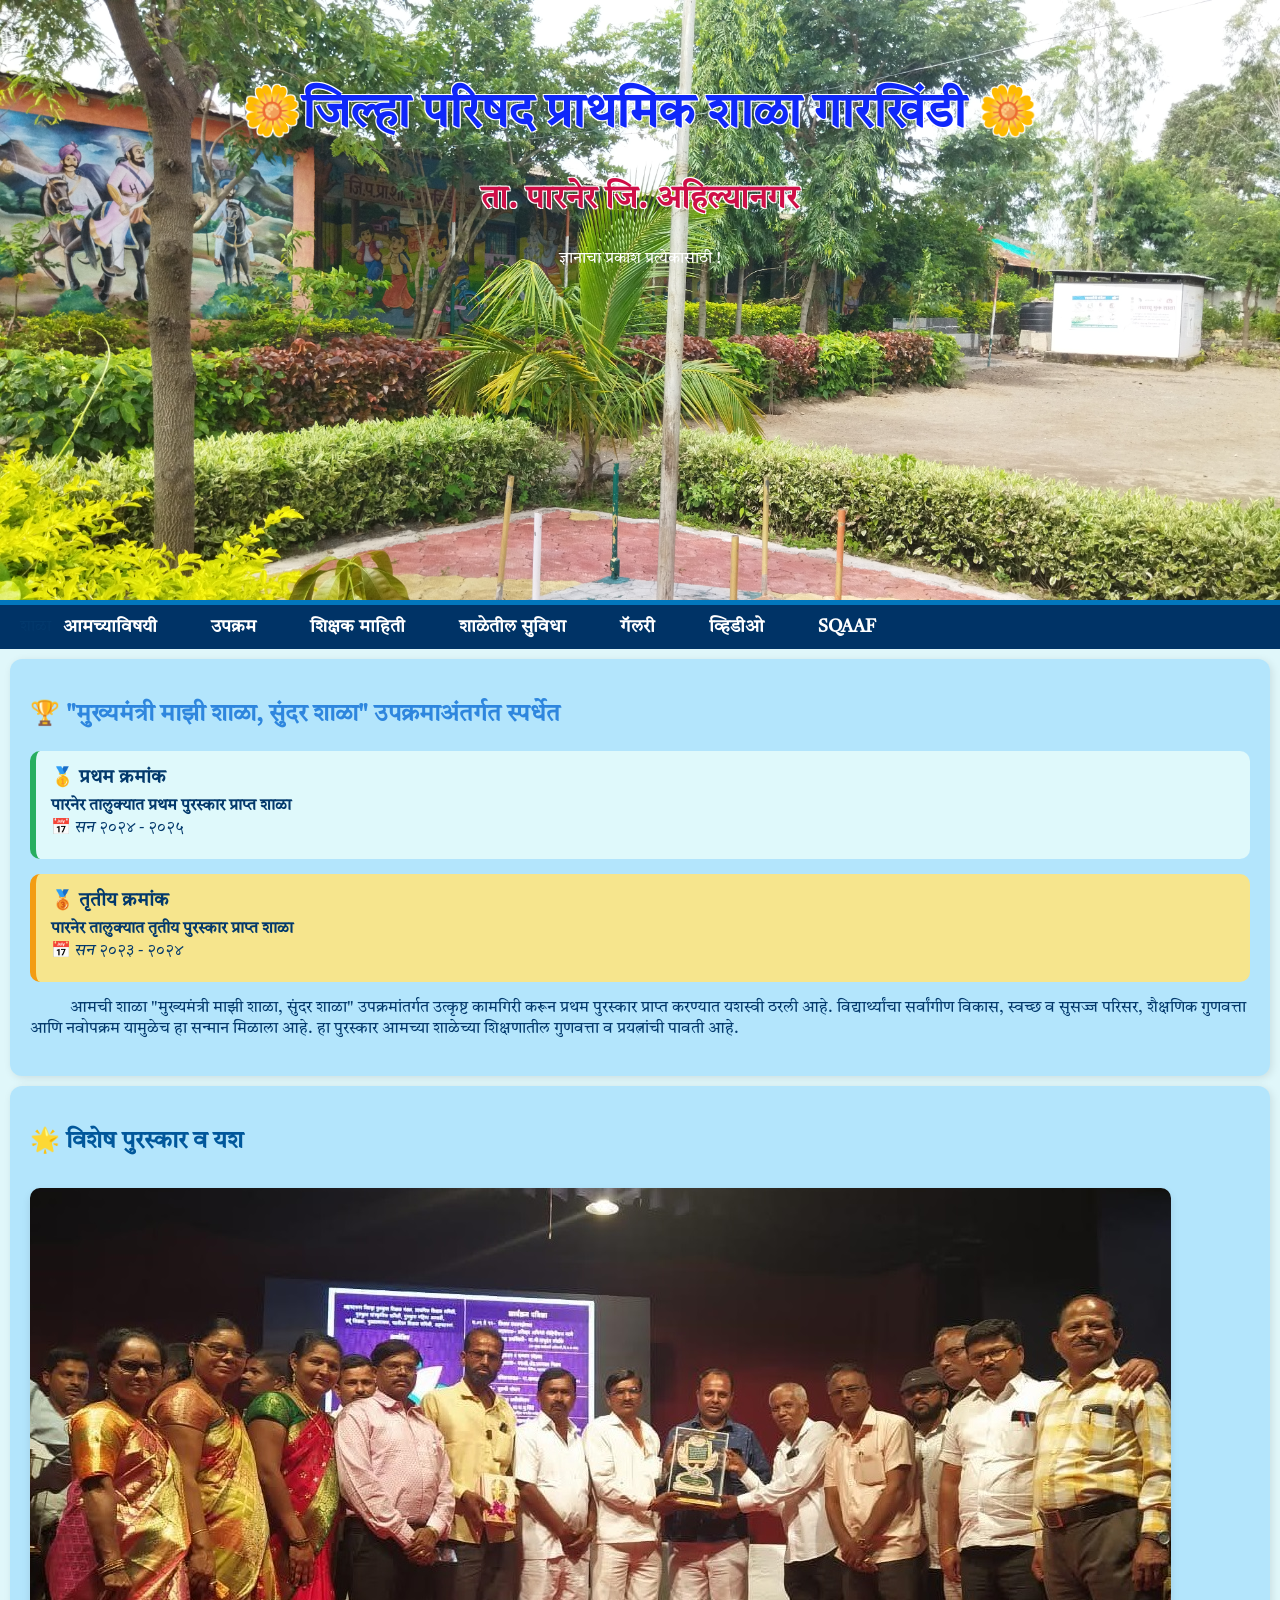
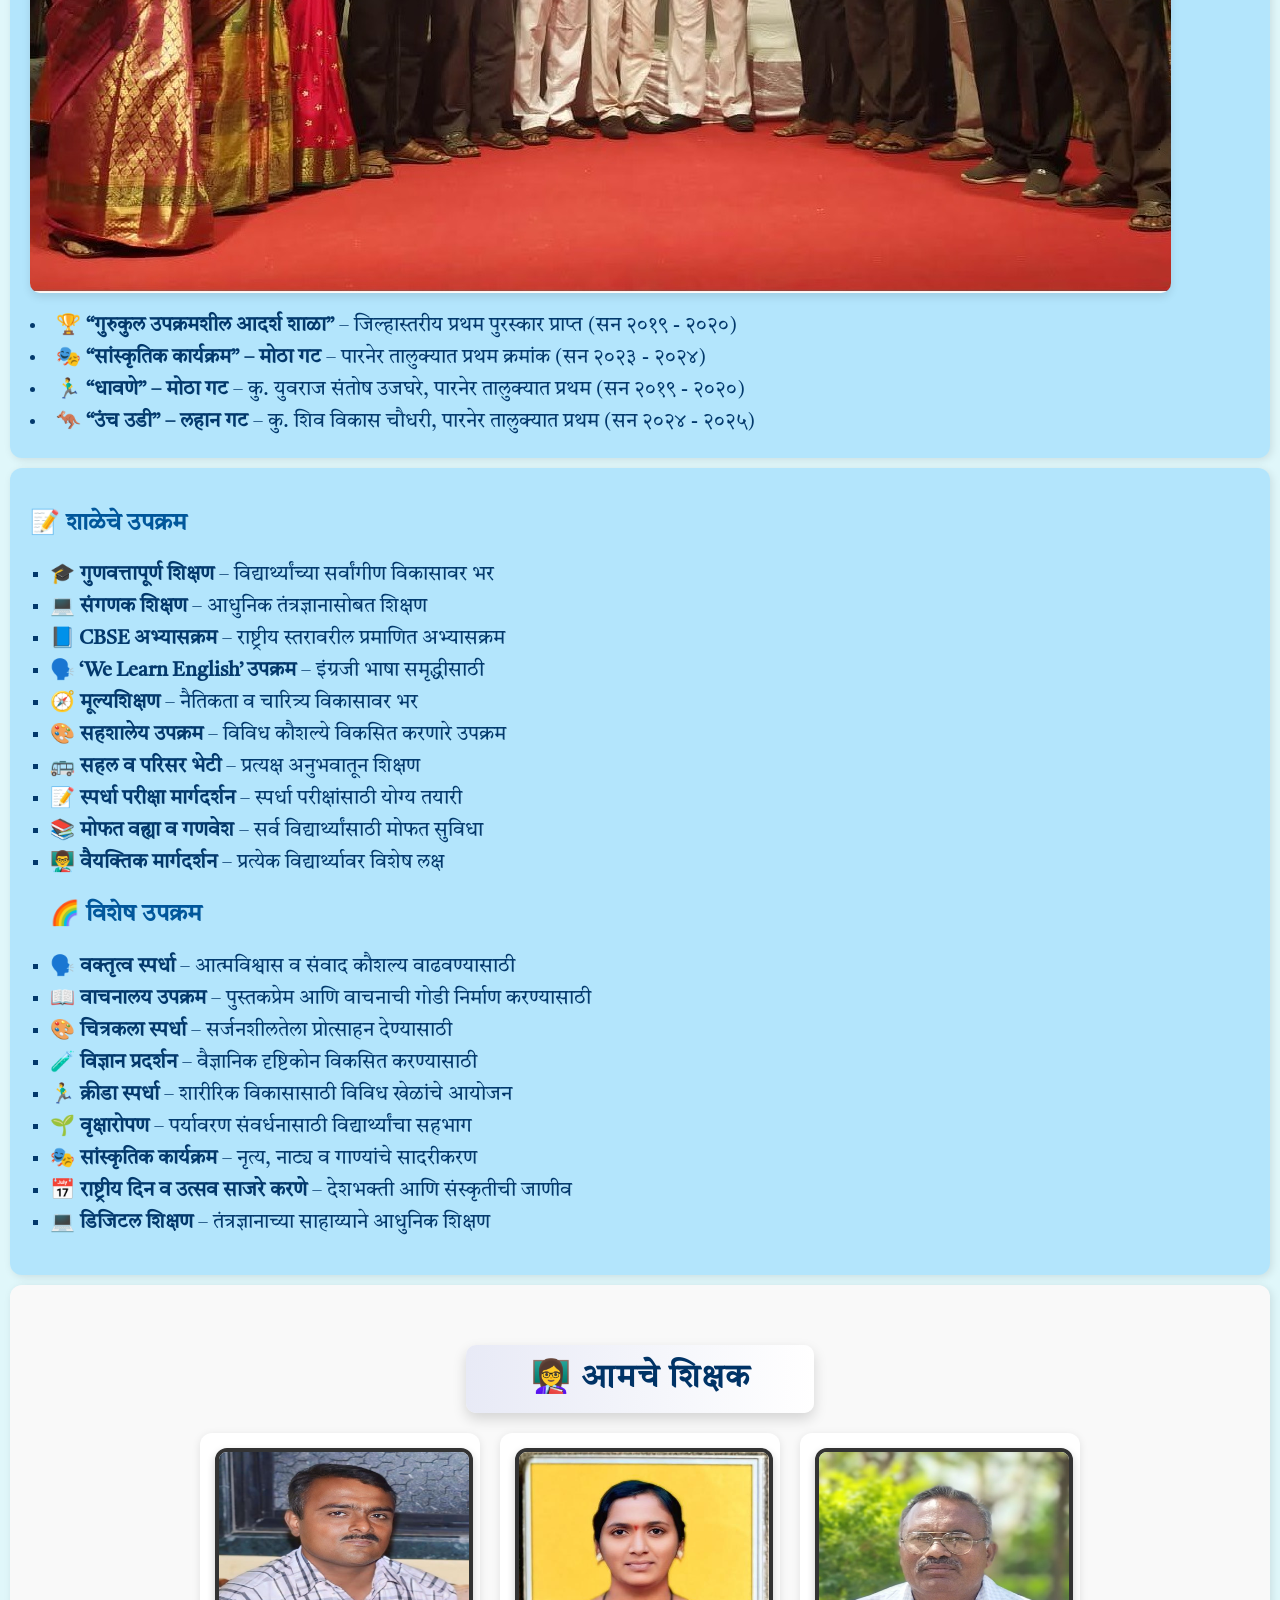
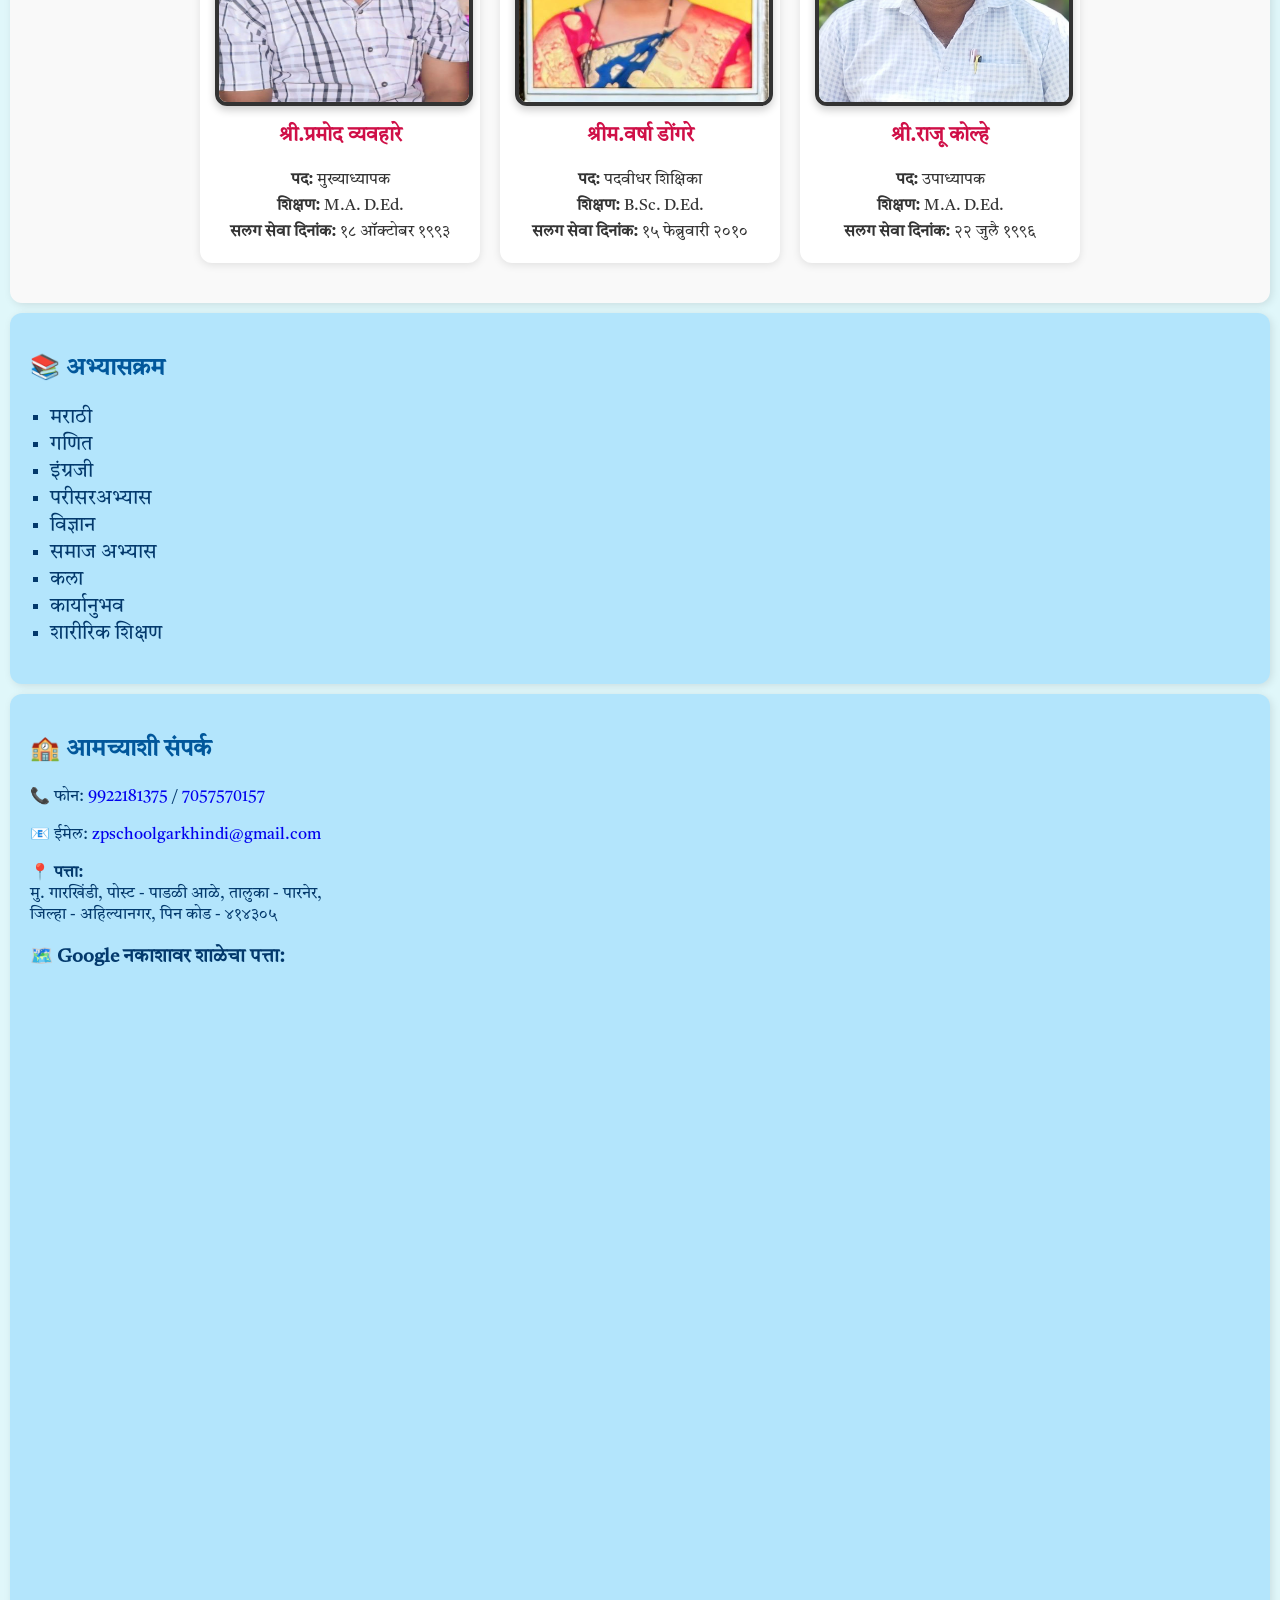
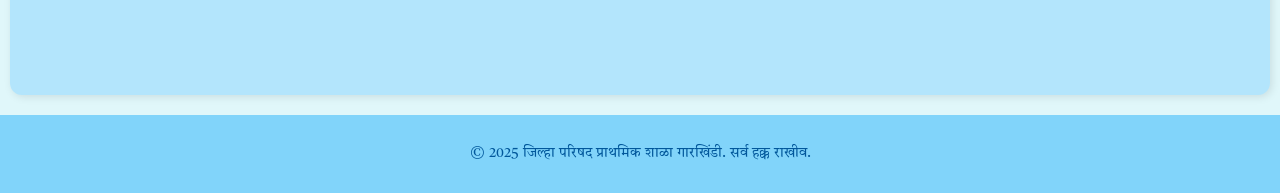
==== public/index.html @ 3bc282be "changes" ====
<!DOCTYPE html>
<html lang="mr">

<head>
  <meta charset="UTF-8" />
  <meta name="viewport" content="width=device-width, initial-scale=1.0" />
  <title>जिल्हा परिषद प्राथमिक शाळा गारखिंडी</title>
  <link rel="stylesheet" href="./style.css">
  <link rel="shortcut icon" href="./public/logo.jpeg" type="image/x-icon">
  <link href="https://fonts.googleapis.com/css2?family=Tiro+Devanagari+Marathi&display=swap" rel="stylesheet">
  <link rel="shortcut icon" href="./logo.jpeg" type="image/x-icon">
  <style>
    body {
      font-family: 'Tiro Devanagari Marathi', serif;
    }

    .navbar {
      background-color: #003366;
      padding: 10px 0;
      position: sticky;
      top: 0;
      z-index: 1000;
    }



    .navbar .menu-toggle {
      display: none;
      font-size: 24px;
      color: white;
      cursor: pointer;
      padding: 0 20px;
      text-align: right;
    }

    .navbar ul {
      list-style: none;
      display: flex;
      justify-content: center;
      gap: 30px;
      margin: 0;
      padding: 0;
    }

    .navbar a {
      color: white;
      text-decoration: none;
      font-size: 18px;
      font-weight: bold;
      font-family: 'Tiro Devanagari Marathi', serif;
      padding: 8px 12px;
      border-radius: 5px;
      transition: background 0.3s;
    }

    .navbar a:hover {
      background-color: #0055aa;
    }

    @media (max-width: 768px) {
      .navbar ul {
        display: none;
        flex-direction: column;
        background-color: #003366;
        width: 100%;
        text-align: center;
        margin-top: 10px;
      }

      .navbar ul.active {
        display: flex;
      }

      .navbar .menu-toggle {
        display: block;
      }
    }

    header[loading='lazy'] {
      background: url('./school.jpg');
      background-size: cover;
      background-position: center;
      background-repeat: no-repeat;
      height: 50vh;
    }

    header h1 {
      font-size: 3rem;
      color: rgb(15, 39, 250);
      text-shadow:
        -1px -1px 0 white,
        1px -1px 0 white,
        -1px 1px 0 white,
        1px 1px 0 white;
      font-size: 48px;
      font-weight: bold;
    }

    header h2 {
      color: #CF0F47;
      font-size: 2rem;
      text-shadow:
        -1px -1px 0 white,
        1px -1px 0 white,
        -1px 1px 0 white,
        1px 1px 0 white;
    }

    /* Hamburger */
    .hamburger {
      display: none;
      font-size: 30px;
      cursor: pointer;
      color: white;
      padding: 10px 20px;
    }

    .nav-container {
      display: flex;
      /* justify-content: space-between; */
      align-items: center;
      padding: 0 20px;
    }

    .nav-links {
      display: flex;
      gap: 30px;
      list-style: none;
      transition: max-height 0.5s ease-in-out;
    }

    @media (max-width: 768px) {
      .nav-links {
        flex-direction: column;
        overflow: hidden;
        max-height: 0;
        background-color: #003366;
        width: 100%;
      }

      .nav-links.active {
        max-height: 500px;
        /* enough to fit all links */
      }

      .hamburger {
        display: block;
      }
    }

    #gallery {
      padding: 40px;
      background-color: #f9f9f9;
      text-align: center;
    }

    .gallery-title {
      font-size: 2em;
      margin-bottom: 20px;
      color: #333;
    }

    .gallery-grid {
      display: grid;
      grid-template-columns: repeat(auto-fit, minmax(200px, 1fr));
      gap: 20px;
      padding: 0 20px;
    }

    .gallery-item {
      overflow: hidden;
      border-radius: 12px;
      box-shadow: 0 4px 8px rgba(0, 0, 0, 0.1);
      transition: transform 0.3s ease, box-shadow 0.3s ease;
    }

    .gallery-item img {
      width: 100%;
      height: auto;
      display: block;
      transition: transform 0.4s ease;
    }

    .gallery-item:hover {
      transform: scale(1.05);
      box-shadow: 0 8px 16px rgba(0, 0, 0, 0.2);
    }

    .gallery-item:hover img {
      transform: scale(1.1);
    }

    .gallery-grid img {
      width: 100%;
      height: 200px;
      /* Fixed height for uniformity */
      object-fit: cover;
      /* Crops and fills nicely */
      border-radius: 12px;
      box-shadow: 0 4px 12px rgba(0, 0, 0, 0.2);
      transition: transform 0.4s ease;
      opacity: 0;
      transform: translateY(20px);
    }

    .gallery-grid img.loaded {
      opacity: 1;
      transform: translateY(0);
    }

    .gallery-grid img:hover {
      transform: scale(1.05);
    }

    @media (max-width: 600px) {
      .gallery-grid img {
        height: 150px;
      }
    }
  </style>
</head>

<body>
  <header class="animate fade">
    <img src="./public/logo.jpeg" alt="">
    <h1>🌼जिल्हा परिषद प्राथमिक शाळा गारखिंडी 🌼</h1>
    <h2>ता. पारनेर जि. अहिल्यानगर </h2>
    <p>ज्ञानाचा प्रकाश प्रत्येकासाठी !</p>
  </header>

  <nav class="navbar">
    <div class="nav-container">
      <div class="logo">शाळा</div>
      <div class="hamburger" onclick="toggleMenu()">☰</div>
      <ul class="nav-links" id="nav-links">
        <li><a href="#about">आमच्याविषयी</a></li>
        <li><a href="./info.html">उपक्रम</a></li>
        <li><a href="./teacher-info.html">शिक्षक माहिती</a></li>
        <li><a href="./services.html">शाळेतील सुविधा</a></li>
        <li><a href="./galary.html">गॅलरी</a></li>
        <li><a href="./videos.html">व्हिडीओ</a></li>
        <li><a href="https://drive.google.com/drive/folders/157r3YJYrswez9Ohomsczerx8Fos-H0oO?usp=sharing"
            target="_blank">SQAAF</a></li>
      </ul>
    </div>
  </nav>

  <section id="smart-school-award" class="animate slide">
    <h2>🏆 <span style="color: #2e86de;">"मुख्यमंत्री माझी शाळा, सुंदर शाळा" उपक्रमाअंतर्गत  स्पर्धेत</span></h2>

    <div
      style="background-color: #dff9fb; border-left: 6px solid #27ae60; padding: 15px; margin-bottom: 15px; border-radius: 10px;">
      <h3 style="margin: 0;">🥇 प्रथम क्रमांक</h3>
      <p style="margin: 5px 0;">
        <strong>पारनेर तालुक्यात प्रथम पुरस्कार प्राप्त शाळा</strong><br>
        📅 <em>सन २०२४ - २०२५</em>
      </p>
    </div>

    <div
      style="background-color: #f6e58d; border-left: 6px solid #f39c12; padding: 15px; margin-bottom: 15px; border-radius: 10px;">
      <h3 style="margin: 0;">🥉 तृतीय क्रमांक</h3>
      <p style="margin: 5px 0;">
        <strong>पारनेर तालुक्यात तृतीय पुरस्कार प्राप्त शाळा</strong><br>
        📅 <em>सन २०२३ - २०२४</em>
      </p>
    </div>
    <p>

      &nbsp &nbsp &nbsp &nbsp &nbsp आमची शाळा "मुख्यमंत्री माझी शाळा, सुंदर शाळा" उपक्रमांतर्गत उत्कृष्ट कामगिरी करून
      प्रथम पुरस्कार प्राप्त करण्यात
      यशस्वी ठरली आहे. विद्यार्थ्यांचा सर्वांगीण विकास, स्वच्छ व सुसज्ज परिसर, शैक्षणिक गुणवत्ता आणि नवोपक्रम यामुळेच हा
      सन्मान मिळाला आहे. हा पुरस्कार आमच्या शाळेच्या शिक्षणातील गुणवत्ता व प्रयत्नांची पावती आहे.</p>
    <ul>
      </p>
  </section>
  <section class="about animate slide " id="about">
    <h2>🌟 विशेष पुरस्कार व यश</h2>
    <img src="./photos/gurukul_puraskarrr.jpg" alt="विशेष पुरस्कार व यश" style="max-width: 100%; height: auto; border-radius: 10px; margin: 10px 0; box-shadow: 0 4px 8px rgba(0,0,0,0.1);">

    <li>🏆 <strong>“गुरुकुल उपक्रमशील आदर्श शाळा”</strong> – जिल्हास्तरीय प्रथम पुरस्कार प्राप्त (सन २०१९ - २०२०)</li>
    <li>🎭 <strong>“सांस्कृतिक कार्यक्रम” – मोठा गट</strong> – पारनेर तालुक्यात प्रथम क्रमांक (सन २०२३ - २०२४)</li>
    <li>🏃‍♂️ <strong>“धावणे” – मोठा गट</strong> – कु. युवराज संतोष उजघरे, पारनेर तालुक्यात प्रथम (सन २०१९ - २०२०)</li>
    <li>🦘 <strong>“उंच उडी” – लहान गट</strong> – कु. शिव विकास चौधरी, पारनेर तालुक्यात प्रथम (सन २०२४ - २०२५)</li>
    </ul>

  </section>


  <section id="info" class="animate slide">
    <h2>📝 शाळेचे उपक्रम</h2>
    <ul>
      <li>🎓 <strong>गुणवत्तापूर्ण शिक्षण</strong> – विद्यार्थ्यांच्या सर्वांगीण विकासावर भर</li>
      <li>💻 <strong>संगणक शिक्षण</strong> – आधुनिक तंत्रज्ञानासोबत शिक्षण</li>
      <li>📘 <strong>CBSE अभ्यासक्रम</strong> – राष्ट्रीय स्तरावरील प्रमाणित अभ्यासक्रम</li>
      <li>🗣️ <strong>‘We Learn English’ उपक्रम</strong> – इंग्रजी भाषा समृद्धीसाठी</li>
      <li>🧭 <strong>मूल्यशिक्षण</strong> – नैतिकता व चारित्र्य विकासावर भर</li>
      <li>🎨 <strong>सहशालेय उपक्रम</strong> – विविध कौशल्ये विकसित करणारे उपक्रम</li>
      <li>🚌 <strong>सहल व परिसर भेटी</strong> – प्रत्यक्ष अनुभवातून शिक्षण</li>
      <li>📝 <strong>स्पर्धा परीक्षा मार्गदर्शन</strong> – स्पर्धा परीक्षांसाठी योग्य तयारी</li>
      <li>📚 <strong>मोफत वह्या व गणवेश</strong> – सर्व विद्यार्थ्यांसाठी मोफत सुविधा</li>
      <li>👨‍🏫 <strong>वैयक्तिक मार्गदर्शन</strong> – प्रत्येक विद्यार्थ्यावर विशेष लक्ष</li>
      <h2>🌈 विशेष उपक्रम</h2>
      <li>🗣️ <strong>वक्तृत्व स्पर्धा</strong> – आत्मविश्वास व संवाद कौशल्य वाढवण्यासाठी</li>
      <li>📖 <strong>वाचनालय उपक्रम</strong> – पुस्तकप्रेम आणि वाचनाची गोडी निर्माण करण्यासाठी</li>
      <li>🎨 <strong>चित्रकला स्पर्धा</strong> – सर्जनशीलतेला प्रोत्साहन देण्यासाठी</li>
      <li>🧪 <strong>विज्ञान प्रदर्शन</strong> – वैज्ञानिक दृष्टिकोन विकसित करण्यासाठी</li>
      <li>🏃‍♂️ <strong>क्रीडा स्पर्धा</strong> – शारीरिक विकासासाठी विविध खेळांचे आयोजन</li>
      <li>🌱 <strong>वृक्षारोपण</strong> – पर्यावरण संवर्धनासाठी विद्यार्थ्यांचा सहभाग</li>
      <li>🎭 <strong>सांस्कृतिक कार्यक्रम</strong> – नृत्य, नाट्य व गाण्यांचे सादरीकरण</li>
      <li>📅 <strong>राष्ट्रीय दिन व उत्सव साजरे करणे</strong> – देशभक्ती आणि संस्कृतीची जाणीव</li>
      <li>💻 <strong>डिजिटल शिक्षण</strong> – तंत्रज्ञानाच्या साहाय्याने आधुनिक शिक्षण</li>
    </ul>
  </section>


  <section class="teachers-info animate slide" id="teachers">
    <h2 class="teachers-heading">👩‍🏫 आमचे शिक्षक</h2>
    <div class="teachers-grid" id="teacher-info">

      <div class="teacher-card">
        <img src="./photos/vyavhare_sir.jpg" alt="शिक्षक 1" loading="lazy">
        <h3>श्री.प्रमोद व्यवहारे </h3>
        <p><strong>पद:</strong> मुख्याध्यापक</p>
        <p><strong>शिक्षण:</strong> M.A. D.Ed.</p>
        <p><strong>सलग सेवा दिनांक:</strong> १८ ऑक्टोबर १९९३ </p>
      </div>
      <div class="teacher-card">
        <img src="./photos/varsha_dongre_madam.jpg" alt="शिक्षक 1" loading="lazy">
        <h3>श्रीम.वर्षा डोंगरे </h3>
        <p><strong>पद:</strong> पदवीधर शिक्षिका </p>
        <p><strong>शिक्षण:</strong> B.Sc. D.Ed.</p>
        <p><strong> सलग सेवा दिनांक:</strong> १५ फेब्रुवारी २०१० </p>
      </div>
      <div class="teacher-card">
        <img src="./photos/kolhe_sir.jpg" alt="शिक्षक 1" loading="lazy">
        <h3>श्री.राजू कोल्हे </h3>
        <p><strong>पद:</strong> उपाध्यापक </p>
        <p><strong>शिक्षण:</strong> M.A. D.Ed.</p>
        <p><strong>सलग सेवा दिनांक:</strong> २२ जुलै १९९६ </p>
      </div>



      <!-- आणखी शिक्षकांची माहिती खालीलप्रमाणे टाका -->

    </div>
  </section>




  <!-- <section class="school-info animate fade" id="contact">
    <h2>🏫 आमच्याशी संपर्क </h2>
    <p><strong>ईमेल:</strong> <a href="mailto:zpschoolgarkhindi@gmail.com">zpschoolgarkhindi@gmail.com</a></p>
    <p><strong>पत्ता:</strong> मु. गारखिंडी, पोस्ट - पाडळी आळे, तालुका - पारनेर,<br>
      जिल्हा - अहिल्यानगर, पिन कोड - ४१४३०५</p>
  </section> -->

  <section class="subjects animate slide">
    <h2>📚 अभ्यासक्रम</h2>
    <ul>
      <li>मराठी</li>
      <li>गणित</li>
      <li>इंग्रजी </li>
      <li>परीसरअभ्यास </li>
      <li>विज्ञान </li>
      <li>समाज अभ्यास </li>
      <li>कला </li>
      <li>कार्यानुभव </li>
      <li>शारीरिक शिक्षण </li>
    </ul>
  </section>

  <section id="contact" class="contact animate slide">
    <h2>🏫 आमच्याशी संपर्क</h2>
  
    <p>📞 फोन:
      <a href="tel:+919922181375">9922181375</a> /
      <a href="tel:+917057570157">7057570157</a>
    </p>
  
    <p>📧 ईमेल:
      <a href="mailto:zpschoolgarkhindi@gmail.com">zpschoolgarkhindi@gmail.com</a>
    </p>
  
    <p><strong>📍 पत्ता:</strong><br>
      मु. गारखिंडी, पोस्ट - पाडळी आळे, तालुका - पारनेर,<br>
      जिल्हा - अहिल्यानगर, पिन कोड - ४१४३०५
    </p>
  
    <h3>🗺️ Google नकाशावर शाळेचा पत्ता:</h3>
  
    <!-- Responsive Map Container -->
    <div style="position: relative; padding-bottom: 56.25%; height: 0; overflow: hidden; max-width: 100%; border-radius: 10px; margin-top: 10px;">
      <iframe
        src="https://www.google.com/maps/embed?pb=!1m18!1m12!1m3!1d3770.192331691681!2d74.2442137!3d19.0992166!2m3!1f0!2f0!3f0!3m2!1i1024!2i768!4f13.1!3m3!1m2!1s0x3bdcd9b27de6ea5b%3A0xce4e237af56b3a4f!2sZ.P.%20Primary%20School%20Garkhindi!5e0!3m2!1sen!2sin!4v1744640899141!5m2!1sen!2sin"
        style="position: absolute; top: 0; left: 0; width: 100%; height: 100%; border:0;" 
        allowfullscreen="" 
        loading="lazy"
        referrerpolicy="no-referrer-when-downgrade">
      </iframe>
    </div>
  </section>
  




  <footer class="animate slide">
    <p>© 2025 जिल्हा परिषद प्राथमिक शाळा गारखिंडी. सर्व हक्क राखीव.</p>
  </footer>
  <script>
    function toggleMenu() {
      const navLinks = document.getElementById('nav-links');
      navLinks.classList.toggle('active');
    }

    // Auto-close on link click (mobile only)
    document.addEventListener('DOMContentLoaded', () => {
      const navLinks = document.getElementById('nav-links');
      const links = navLinks.querySelectorAll('a');

      links.forEach(link => {
        link.addEventListener('click', () => {
          if (window.innerWidth <= 768) {
            navLinks.classList.remove('active');
          }
        });
      });
    });
  </script>


</body>

</html>
---- public/style.css ----
body {
  font-family: 'Baloo 2', sans-serif;
  background-color: #fefbd8;
  margin: 0;
  padding: 0;
  color: #333;
}

#about,#info, #teachers, .subjects{
  font-family: 'Tiro Devanagari Marathi', serif;
  li{

    font-size: 20px;
  }
}
a{
  text-decoration: none;
}


header {
  background: url('./school.jpg');
  height: 60vh;
  background-size: cover;
  background-color: #ffb347;
  color: #fff;
  text-align: center;
  padding: 30px;
  border-bottom: 5px solid #ffa07a;
}

section {
  padding: 20px;
  margin: 10px;
  background-color: #fff8dc;
  border-radius: 12px;
  box-shadow: 2px 2px 8px rgba(0, 0, 0, 0.1);
}

h2 {
  color: #f97316;
}

ul {
  list-style: square;
  padding-left: 20px;
}

footer {
  text-align: center;
  background-color: #ffcc5c;
  padding: 15px;
  margin-top: 20px;
  color: #333;
  font-size: 0.9em;
}

body {
  font-family: "Comic Sans MS", cursive;
  background-color: #e0f7fa;
  /* हलका निळा */
  margin: 0;
  padding: 0;
  color: #03396c;
}

header {
  background-color: #0288d1;
  /* गडद निळा */
  color: #fff;
  text-align: center;
  padding: 30px;
  border-bottom: 5px solid #0277bd;
}

section {
  padding: 20px;
  margin: 10px;
  background-color: #b3e5fc;
  /* मध्यम निळा */
  border-radius: 12px;
  box-shadow: 2px 2px 8px rgba(0, 0, 0, 0.1);
}

h2 {
  color: #01579b;
  /* heading साठी गडद निळा */
}

ul {
  list-style: square;
  padding-left: 20px;
}

footer {
  text-align: center;
  background-color: #81d4fa;
  padding: 15px;
  margin-top: 20px;
  color: #01579b;
  font-size: 0.9em;
}

.contact-form {
  display: flex;
  flex-direction: column;
  gap: 12px;
  max-width: 400px;
  margin: 0 auto;
}

.contact-form label {
  text-align: left;
  font-weight: bold;
  color: #01579b;
}

.contact-form input,
.contact-form textarea {
  padding: 10px;
  font-size: 1rem;
  border-radius: 5px;
  border: 1px solid #81d4fa;
  background-color: #e1f5fe;
}

.contact-form button {
  background-color: #0288d1;
  color: white;
  border: none;
  padding: 10px;
  font-size: 1rem;
  border-radius: 5px;
  cursor: pointer;
}

.contact-form button:hover {
  background-color: #0277bd;
}

.school-info {
  background-color: #bbdefb;
  padding: 20px;
  margin: 10px;
  border-radius: 12px;
  box-shadow: 2px 2px 6px rgba(0, 0, 0, 0.1);
  color: #0d47a1;
  max-width: 600px;
  margin-left: auto;
  margin-right: auto;
}

.school-info a {
  color: #0d47a1;
  text-decoration: underline;
}

/* ===== Animations ===== */
.animate {
  opacity: 0;
  transform: translateY(20px);
  animation: fadeInUp 1s ease-out forwards;
}

.animate.slide {
  animation: slideInLeft 1s ease-out forwards;
}

.animate.fade {
  animation: fadeInUp 1s ease-out forwards;
}


.teachers-info {
  padding: 40px 20px;
  background-color: #f9f9f9;
  text-align: center;
}

.teachers-info h2 {
  font-size: 2rem;
  margin-bottom: 20px;
  color: #003366;
}

.teachers-grid {
  display: flex;
  flex-wrap: wrap;
  justify-content: center;
  gap: 20px;
}

.teacher-card {
  background: white;
  border-radius: 12px;
  box-shadow: 0 2px 8px rgba(0, 0, 0, 0.1);
  padding: 15px;
  width: 250px;
  text-align: center;
  transition: transform 0.3s ease;
}

.teacher-card:hover {
  transform: scale(1.05);
}

.teacher-card img {
  width: 100%;
  height: 250px;
  object-fit: fit;
  border-radius: 12px;
  border: 4px solid #333;
  box-shadow: 0 4px 8px rgba(0, 0, 0, 0.2);
  /* subtle shadow */
}

.all-teacher{
  img{
    width: 80%;
    height: 75vh;
    border-radius:12px ;

  }
}



.teacher-card h3 {
  margin-top: 10px;
  color: #CF0F47;
  font-size: 20px;
}

.teacher-card p {
  margin: 5px 0;
  color: #333;
}

.video-section {
  padding: 2rem 1rem;
  text-align: center;
  background-color: #f9f9f9;
  margin-bottom: 1.5rem;
  border-radius: 12px;
  box-shadow: 0 2px 8px rgba(0, 0, 0, 0.1);
}

.video-section h2 {
  font-size: 1.5rem;
  margin-bottom: 1rem;
  color: #333;
}

.video-container {
  display: flex;
  justify-content: center;
  align-items: center;
  flex-wrap: wrap;
}

.video-container iframe {
  width: 100%;
  max-width: 800px;
  height: 30rem;
  border-radius: 10px;
  border: none;
}

#facilities,#info,#about,#about{
  ul,li{
    line-height: 2rem;
  }
}

.teachers-heading {
  font-size: 1.8rem;
  color: #1a237e;
  font-weight: 700;
  text-align: center;
  background: linear-gradient(to right, #e8eaf6, #ffffff);
  padding: 12px 24px;
  margin: 20px auto;
  border-radius: 10px;
  max-width: 300px;
  box-shadow: 0 6px 14px rgba(0, 0, 0, 0.15);
  letter-spacing: 1px;
  animation: fadeInDown 0.8s ease-out;
}

.font-normal{
  font-size: 1rem;
}

@keyframes fadeInDown {
  from {
    opacity: 0;
    transform: translateY(-20px);
  }
  to {
    opacity: 1;
    transform: translateY(0);
  }
}

/* Responsive for smaller screens */
@media (max-width: 768px) {
  .video-container iframe {
    width: 100%;
    height: 250px;
  }
}


/* Keyframes */
@keyframes fadeInUp {
  to {
    opacity: 1;
    transform: translateY(0);
  }
}

@keyframes slideInLeft {
  from {
    opacity: 0;
    transform: translateX(-50px);
  }

  to {
    opacity: 1;
    transform: translateX(0);
  }
}
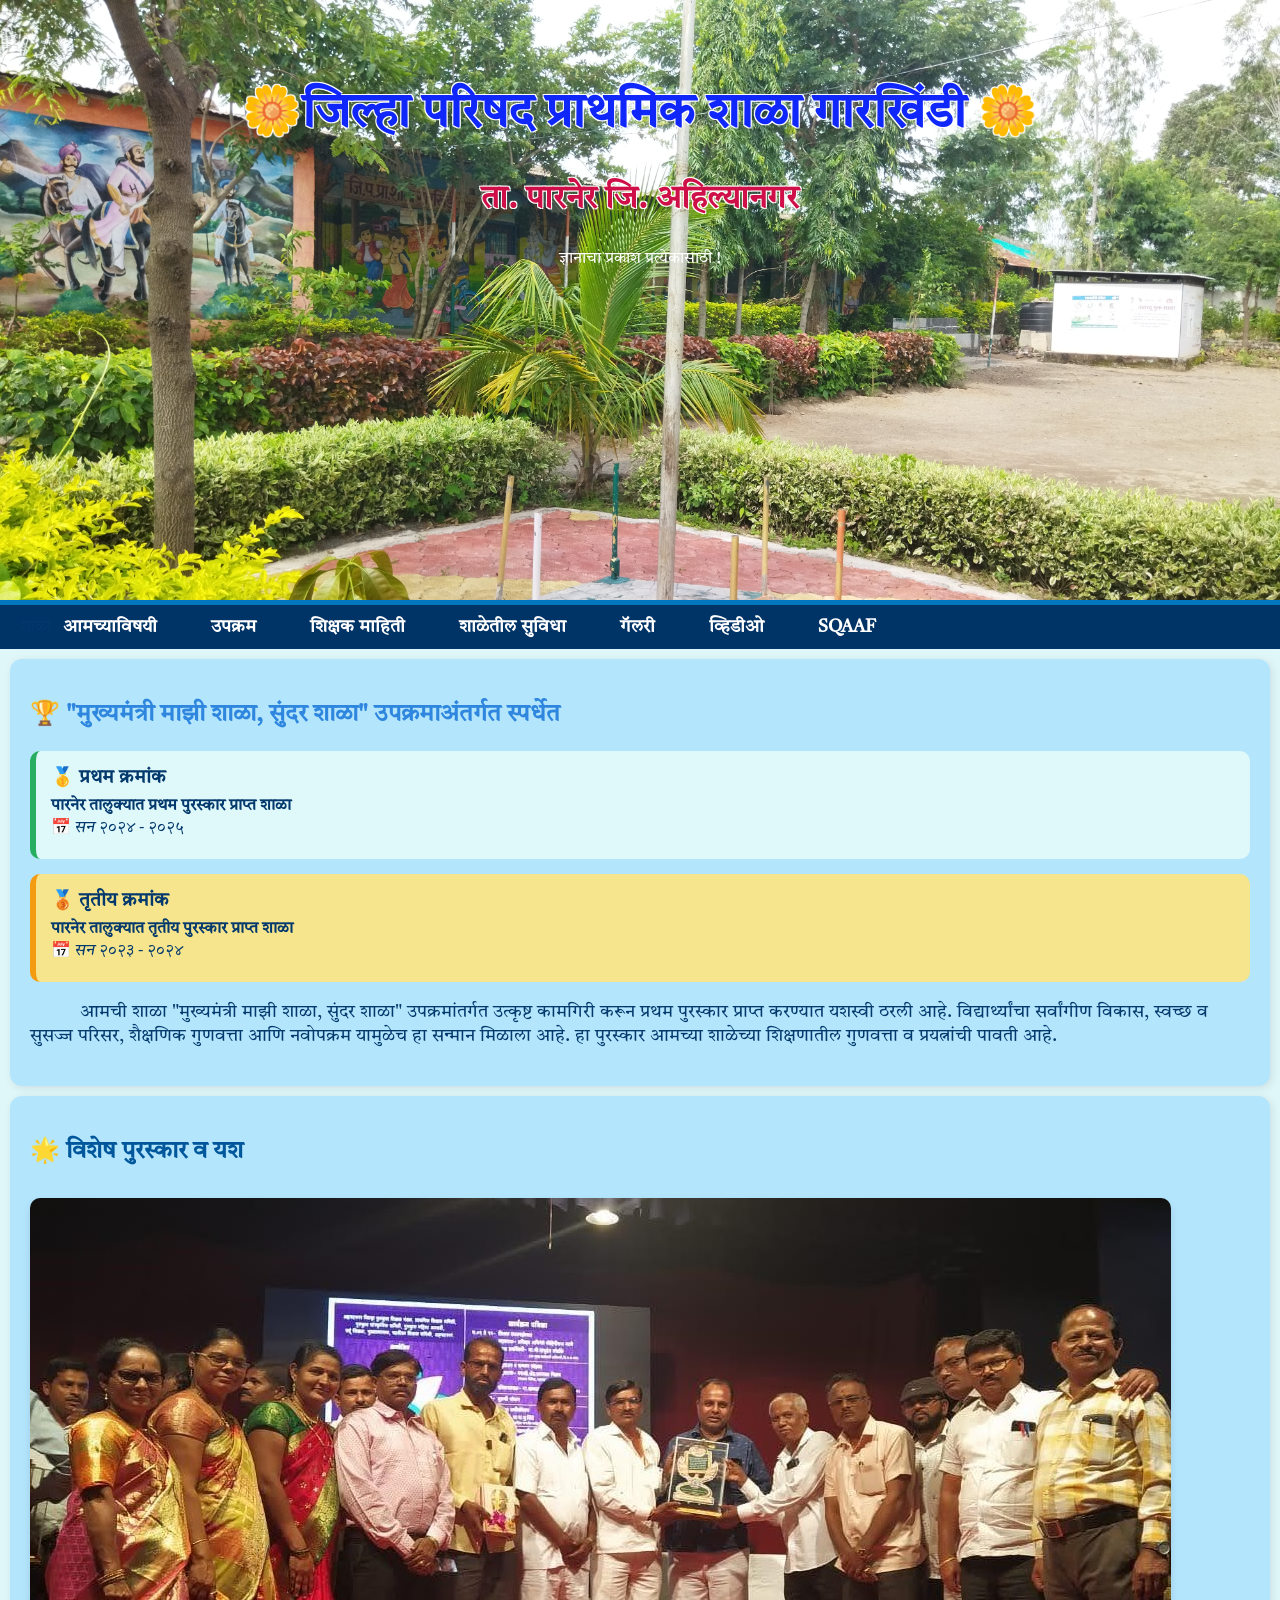
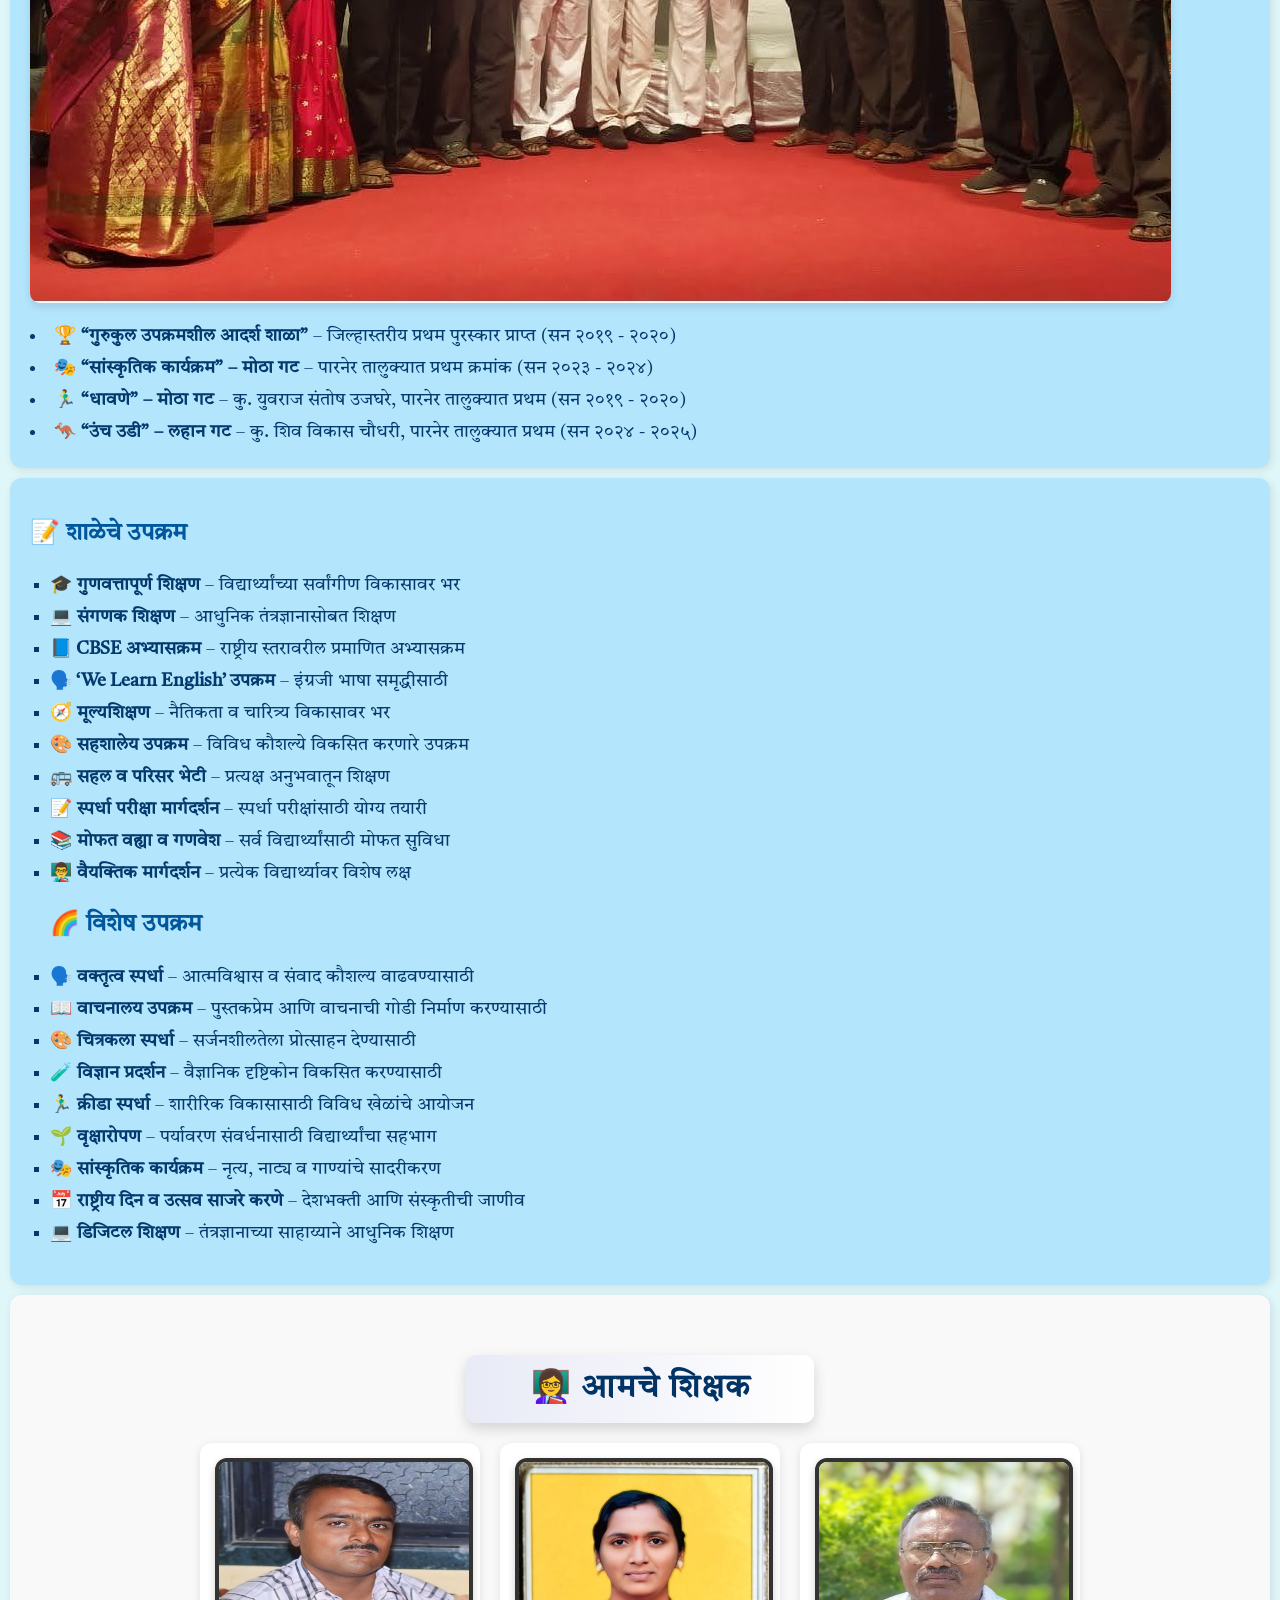
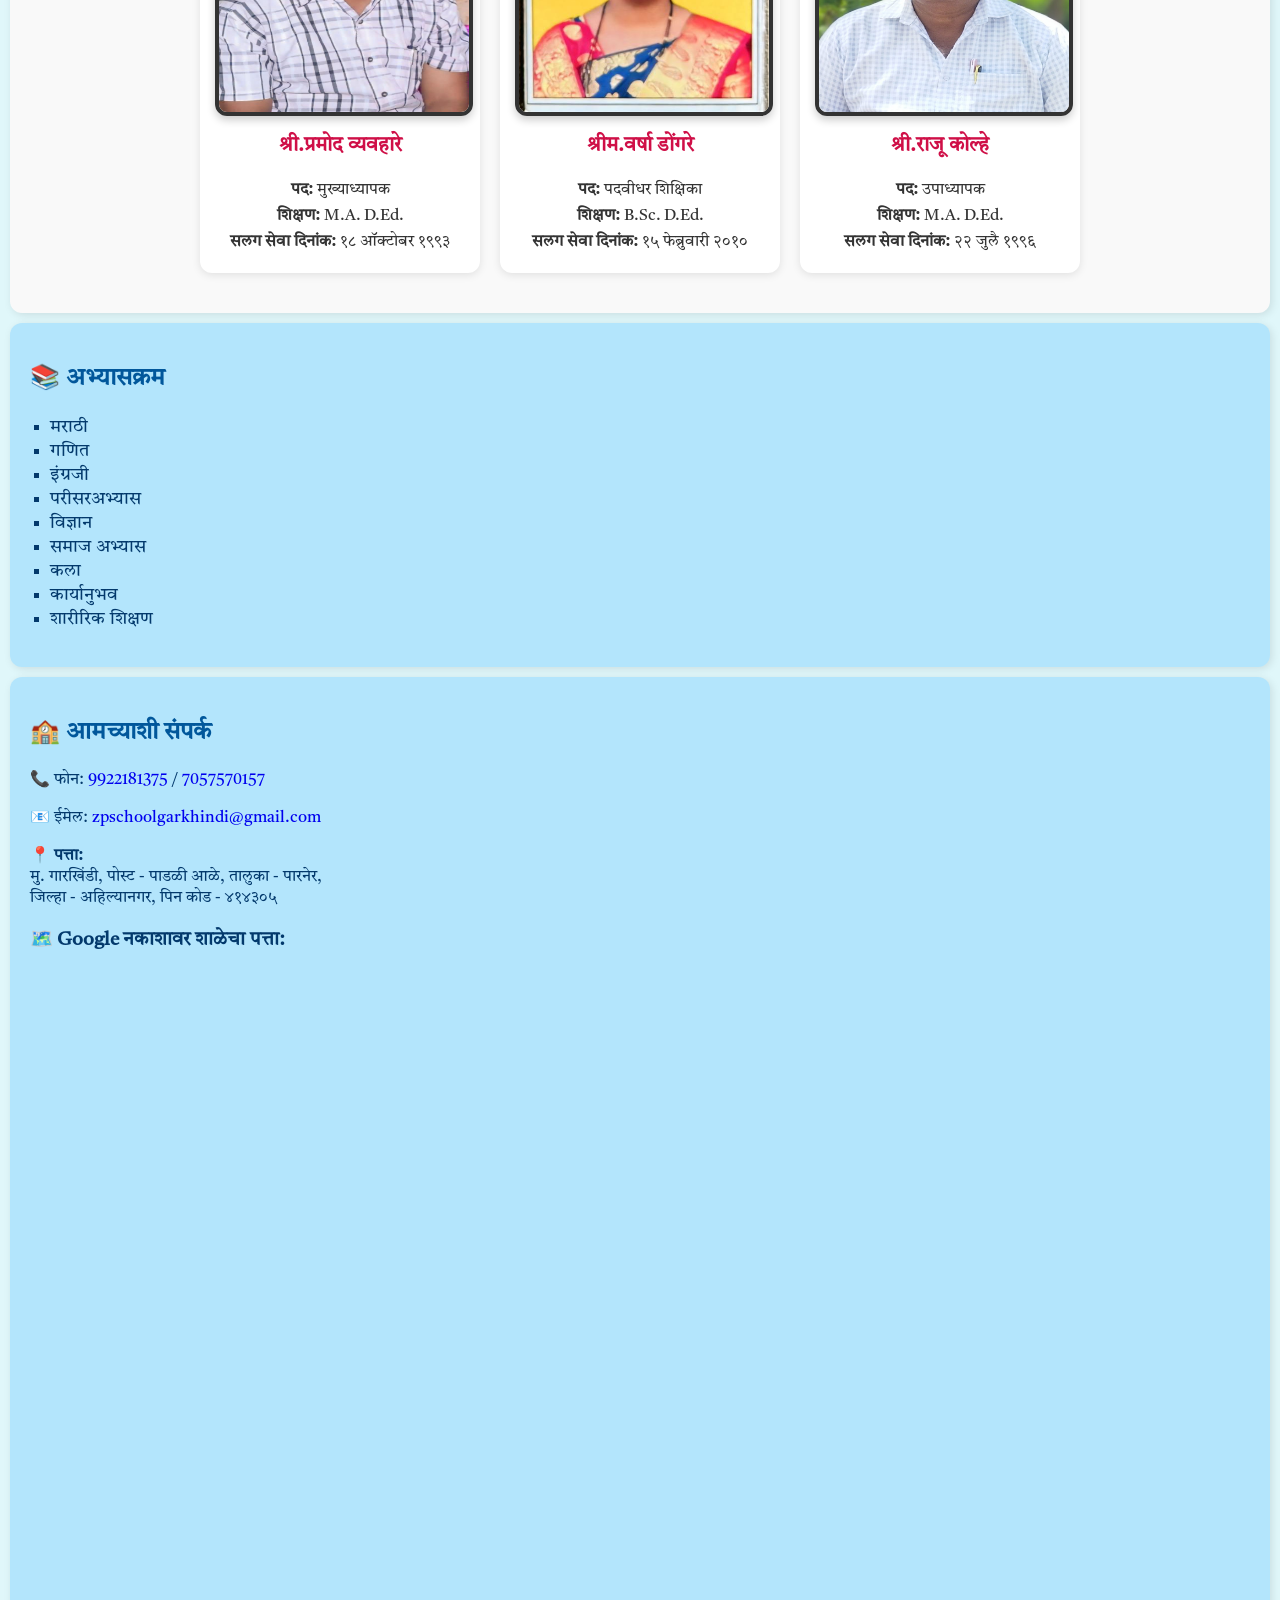
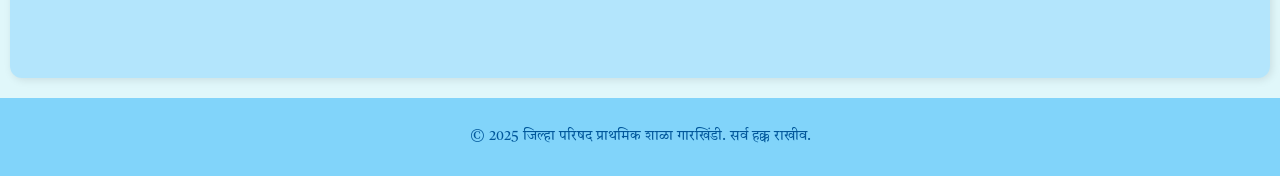
==== commit c59be641: "changes" ====
--- a/public/index.html
+++ b/public/index.html
@@ -265,7 +265,7 @@
         📅 <em>सन २०२३ - २०२४</em>
       </p>
     </div>
-    <p>
+    <p class="about" style="font-size: 18px;">
 
       &nbsp &nbsp &nbsp &nbsp &nbsp आमची शाळा "मुख्यमंत्री माझी शाळा, सुंदर शाळा" उपक्रमांतर्गत उत्कृष्ट कामगिरी करून
       प्रथम पुरस्कार प्राप्त करण्यात
--- a/public/style.css
+++ b/public/style.css
@@ -6,11 +6,11 @@
   color: #333;
 }
 
-#about,#info, #teachers, .subjects{
+#about,#info, #teachers, .subjects, .subjects{
   font-family: 'Tiro Devanagari Marathi', serif;
   li{
 
-    font-size: 20px;
+    font-size: 18px;
   }
 }
 a{
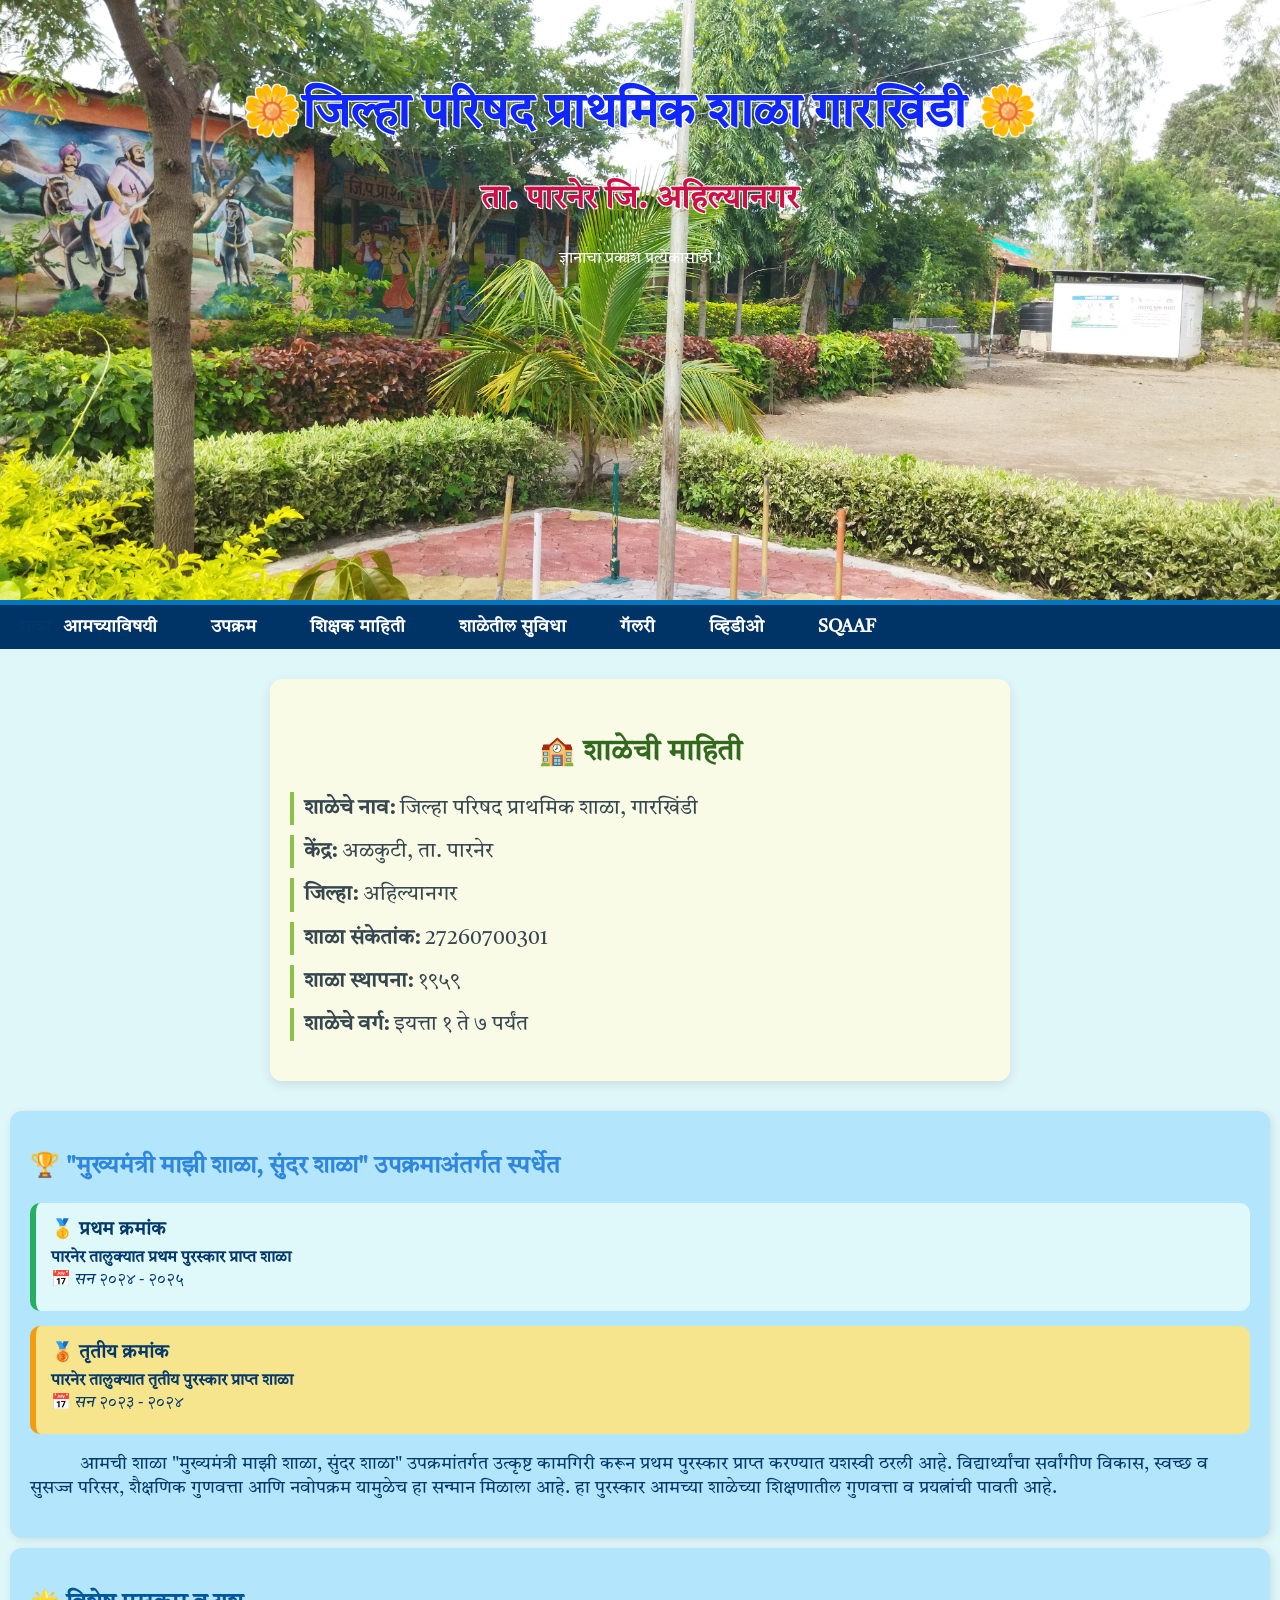
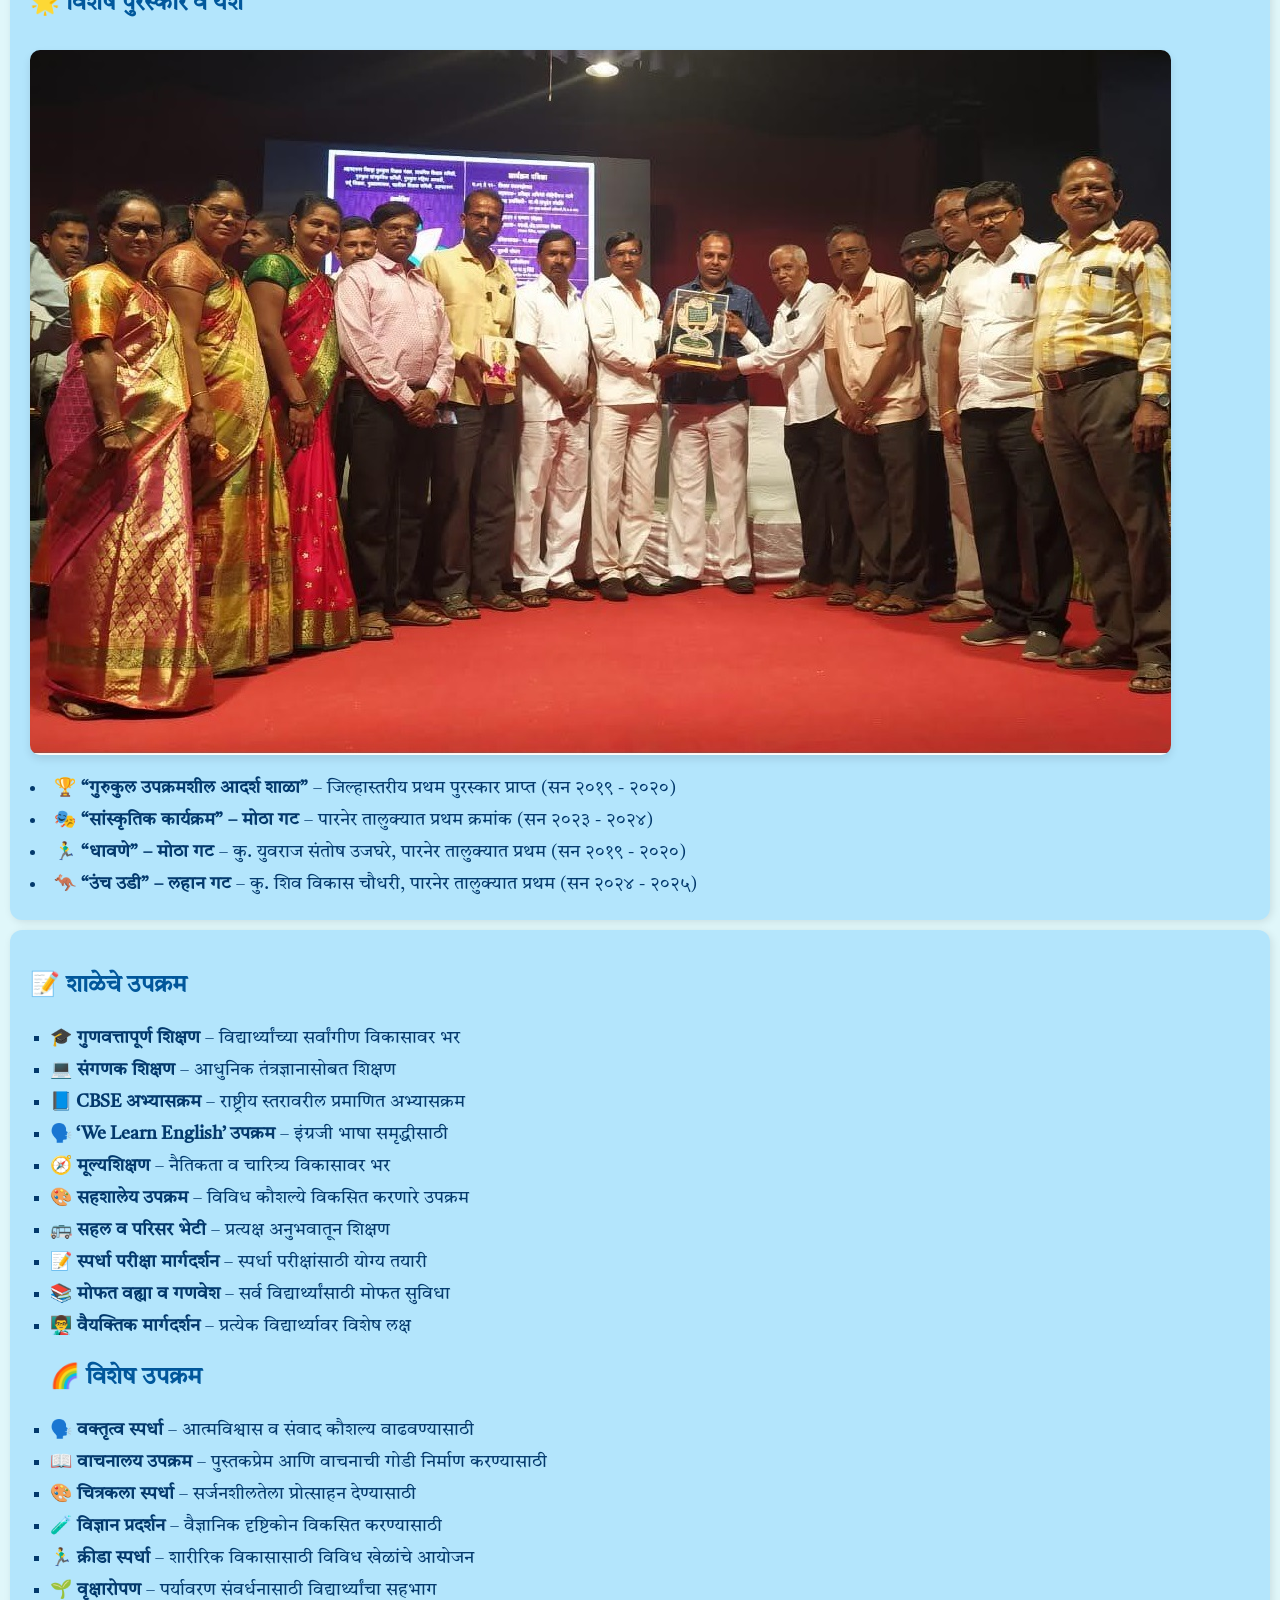
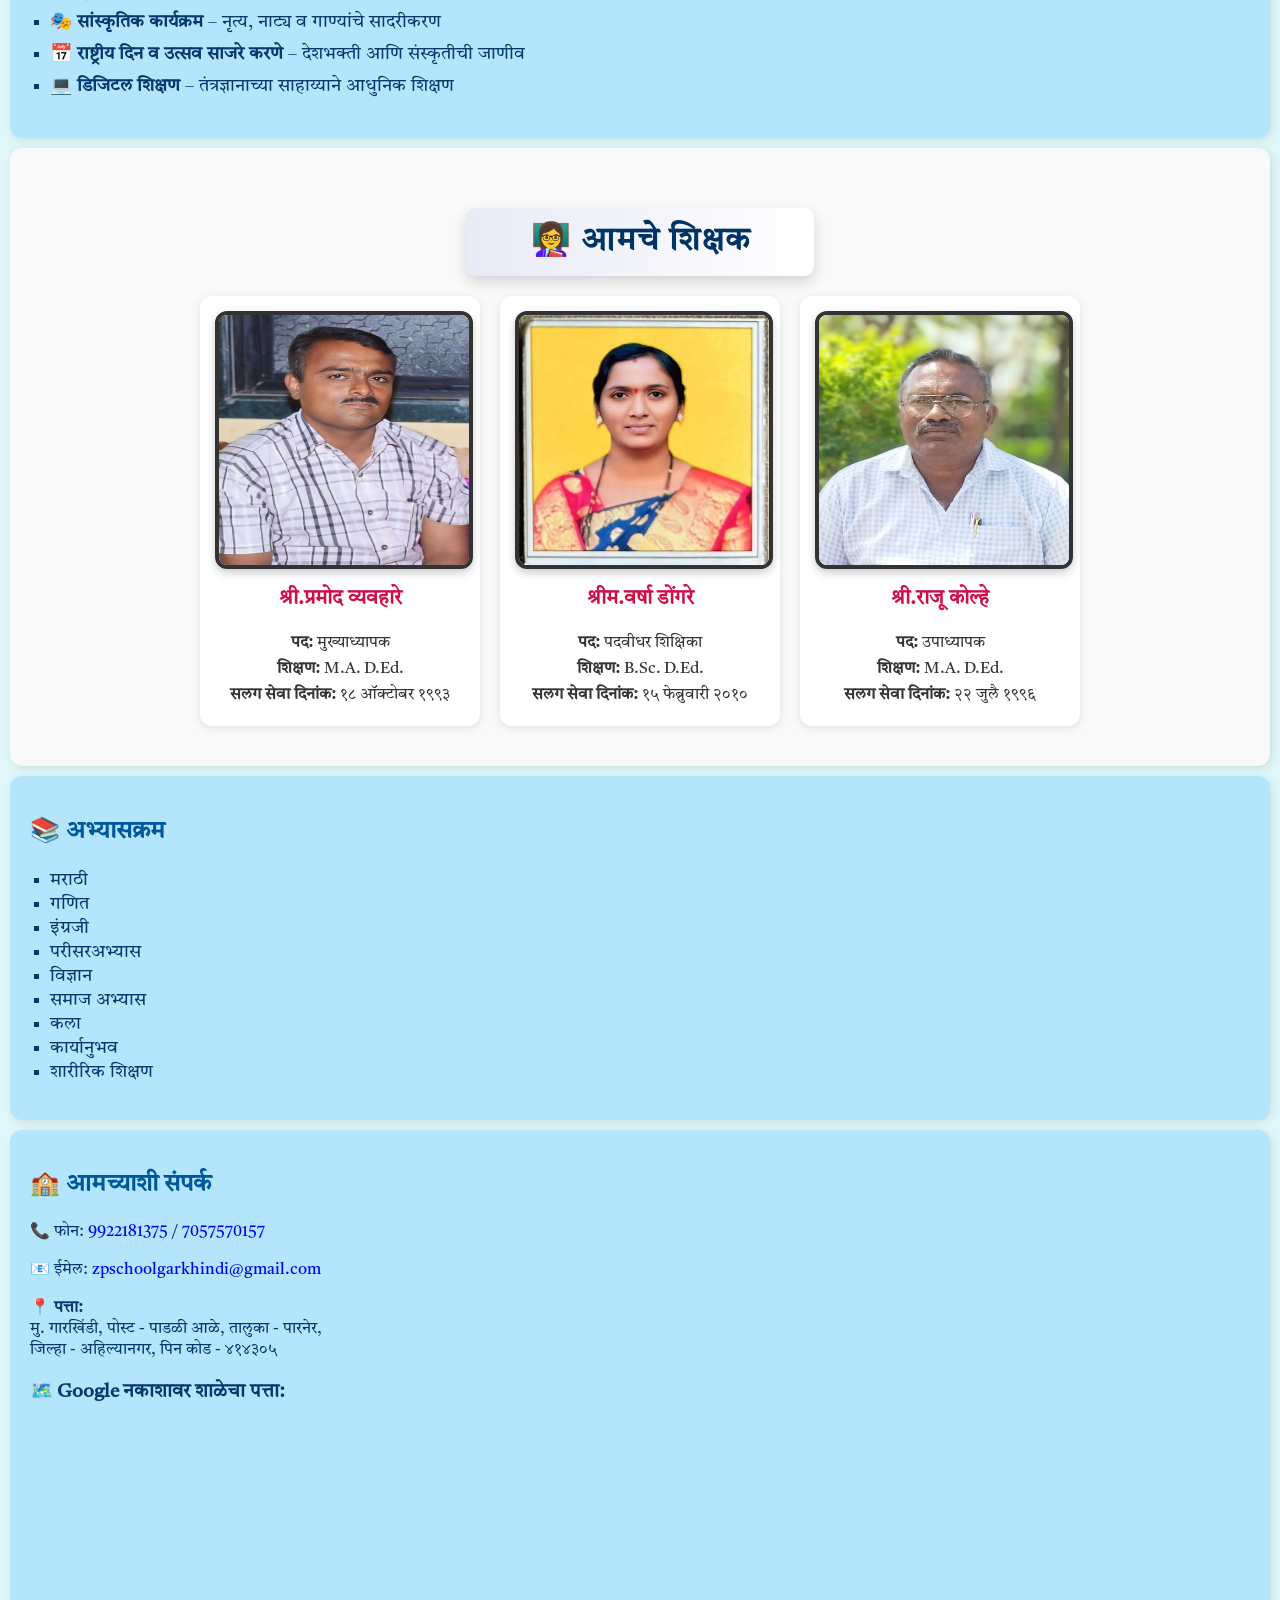
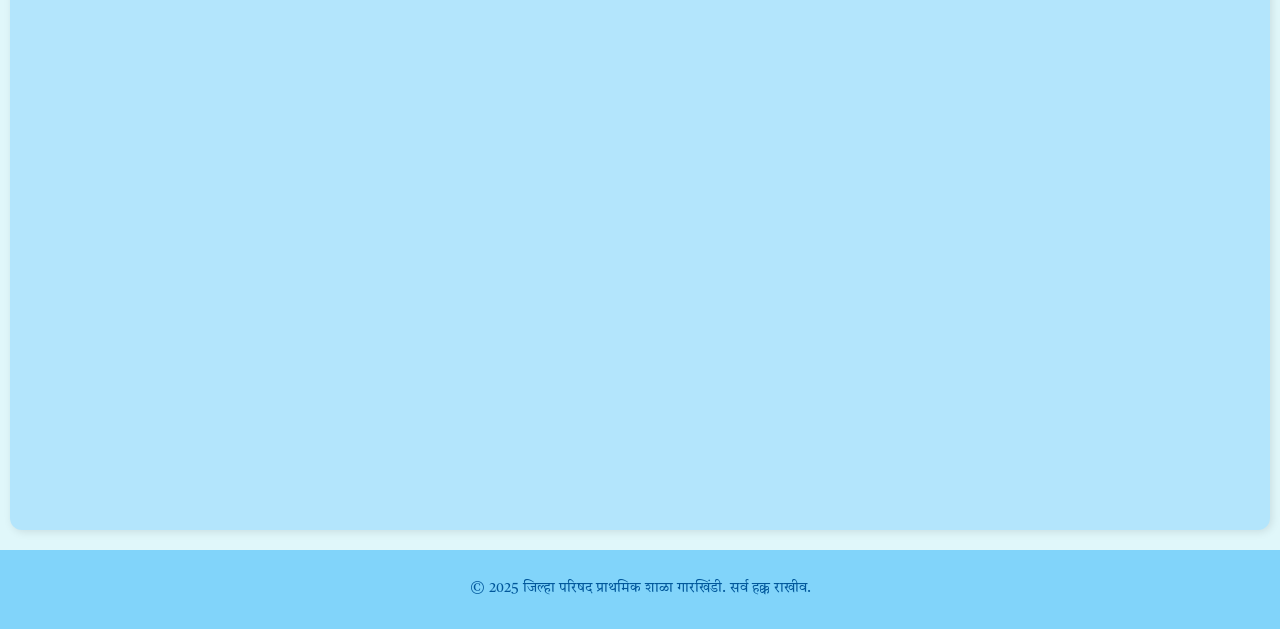
==== commit a528cdc3: "added shalechi mahita" ====
--- a/public/index.html
+++ b/public/index.html
@@ -245,6 +245,18 @@
     </div>
   </nav>
 
+  <section class="school-info animate slide" id="school-info">
+    <h2>🏫 शाळेची माहिती</h2>
+  
+    <div class="info-box">
+      <p><strong>शाळेचे नाव:</strong> जिल्हा परिषद प्राथमिक शाळा, गारखिंडी</p>
+      <p><strong>केंद्र:</strong> अळकुटी, ता. पारनेर</p>
+      <p><strong>जिल्हा:</strong> अहिल्यानगर</p>
+      <p><strong>शाळा संकेतांक:</strong> 27260700301</p>
+      <p><strong>शाळा स्थापना:</strong> १९५९</p>
+      <p><strong>शाळेचे वर्ग:</strong> इयत्ता १ ते ७ पर्यंत</p>
+    </div>
+  </section>
   <section id="smart-school-award" class="animate slide">
     <h2>🏆 <span style="color: #2e86de;">"मुख्यमंत्री माझी शाळा, सुंदर शाळा" उपक्रमाअंतर्गत  स्पर्धेत</span></h2>
 
--- a/public/style.css
+++ b/public/style.css
@@ -216,8 +216,8 @@
 
 .all-teacher{
   img{
-    width: 80%;
-    height: 75vh;
+    width: 100%;
+    height: auto;
     border-radius:12px ;
 
   }
@@ -291,6 +291,53 @@
   font-size: 1rem;
 }
 
+.all-teacher {
+  text-align: center;
+  padding: 20px;
+}
+
+.responsive-img {
+  max-width: 100%;
+  height: auto;
+  border-radius: 12px;
+  box-shadow: 0 4px 10px rgba(0, 0, 0, 0.15);
+  transition: transform 0.3s ease;
+}
+
+.responsive-img:hover {
+  transform: scale(1.03);
+}
+
+
+
+/* shalecvhi mahiti */
+
+.school-info {
+  font-family: 'Tiro Devanagari Marathi', serif;
+  padding: 30px 20px;
+  background-color: #f9fbe7;
+  border-radius: 12px;
+  margin: 30px auto;
+  max-width: 700px;
+  box-shadow: 0 4px 12px rgba(0, 0, 0, 0.1);
+}
+
+.school-info h2 {
+  text-align: center;
+  color: #33691e;
+  margin-bottom: 20px;
+  font-size: 1.8rem;
+}
+
+.info-box p {
+  font-size: 1.3rem;
+  color: #37474f;
+  margin: 10px 0;
+  line-height: 1.6;
+  padding-left: 10px;
+  border-left: 4px solid #8bc34a;
+}
+
 @keyframes fadeInDown {
   from {
     opacity: 0;
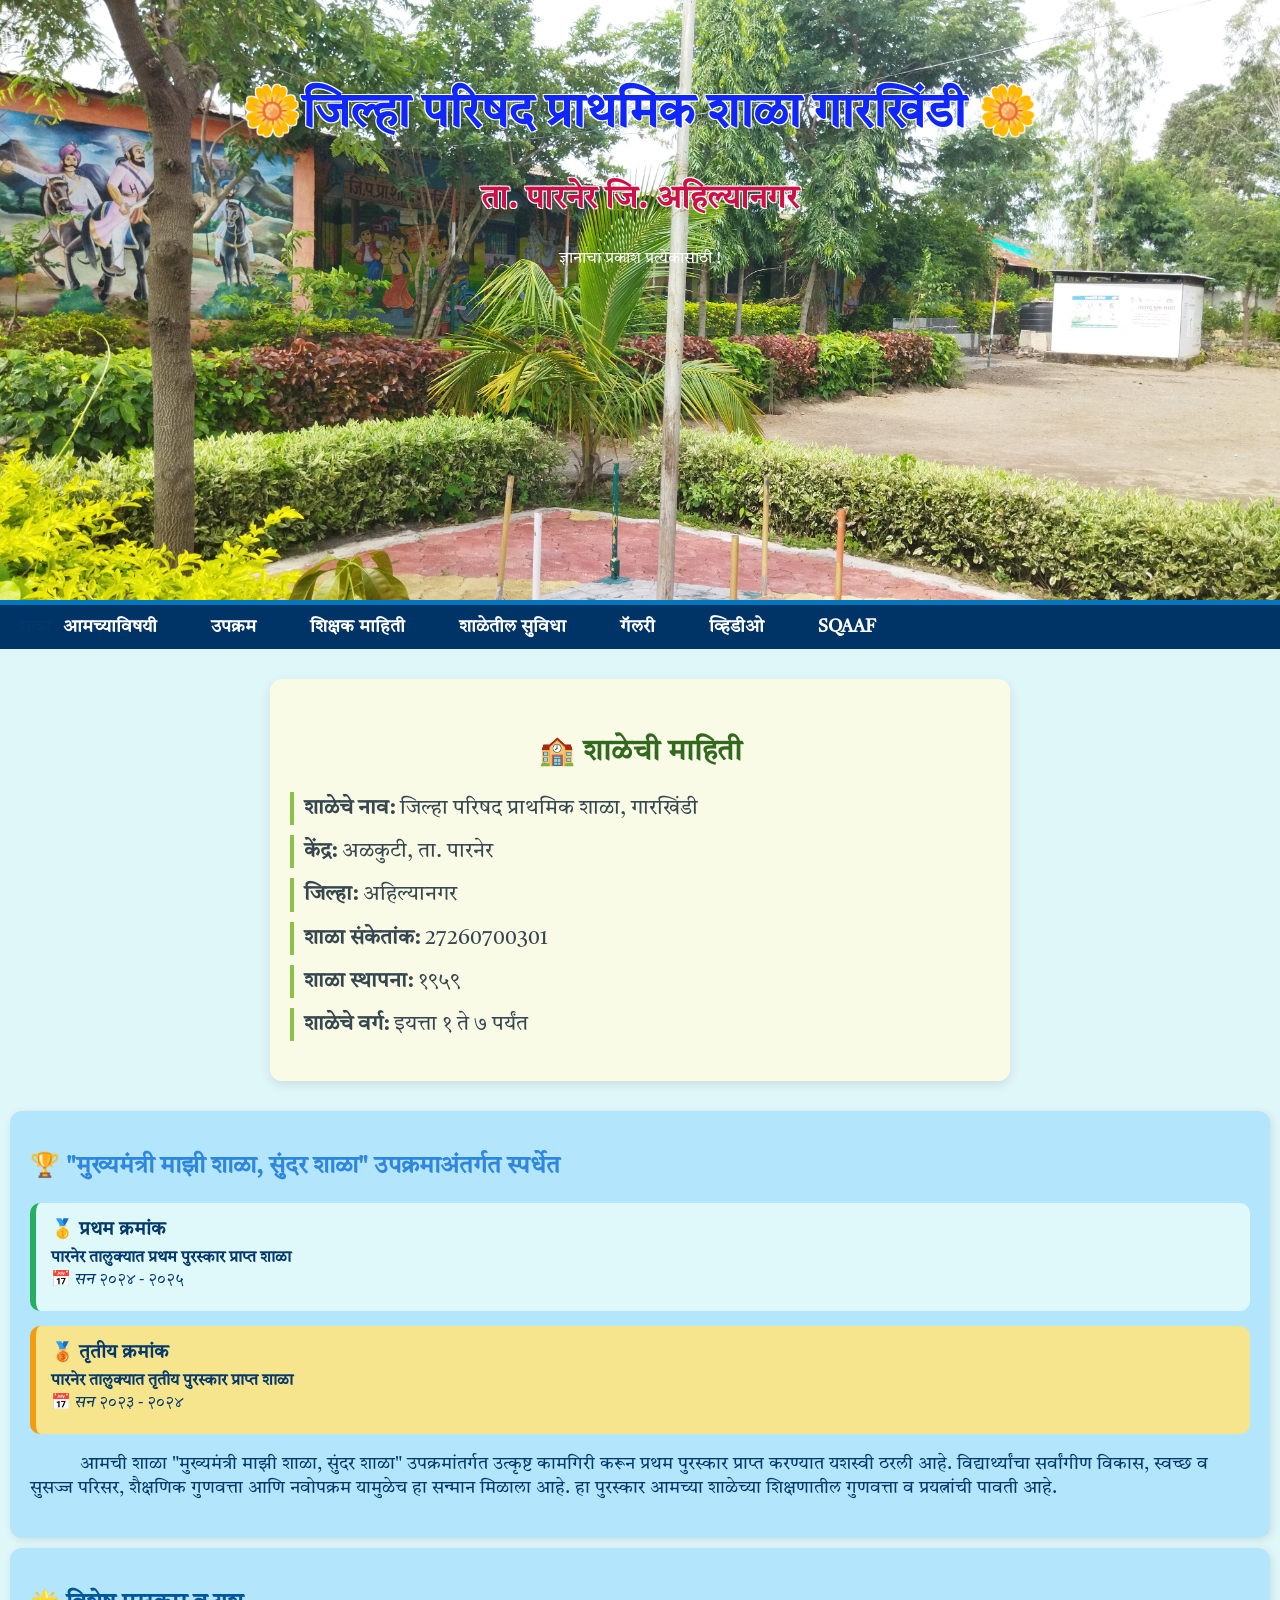
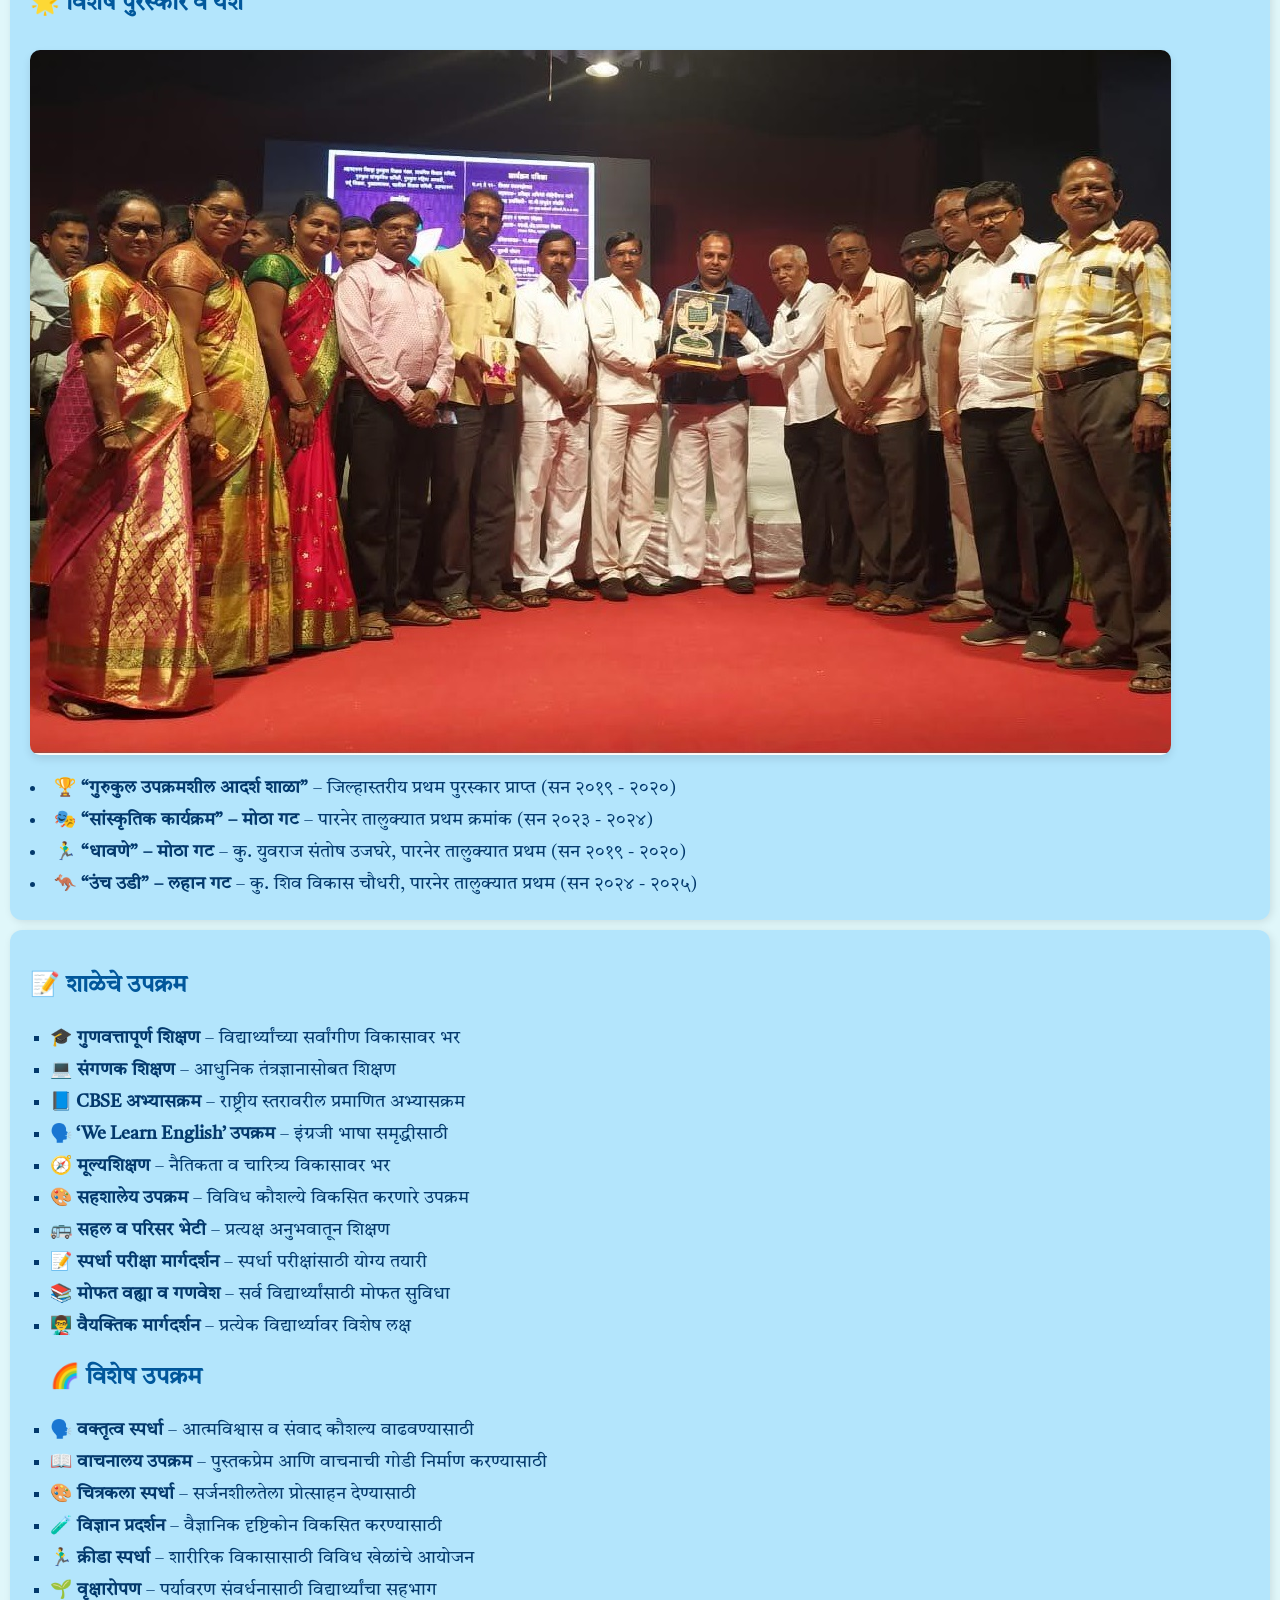
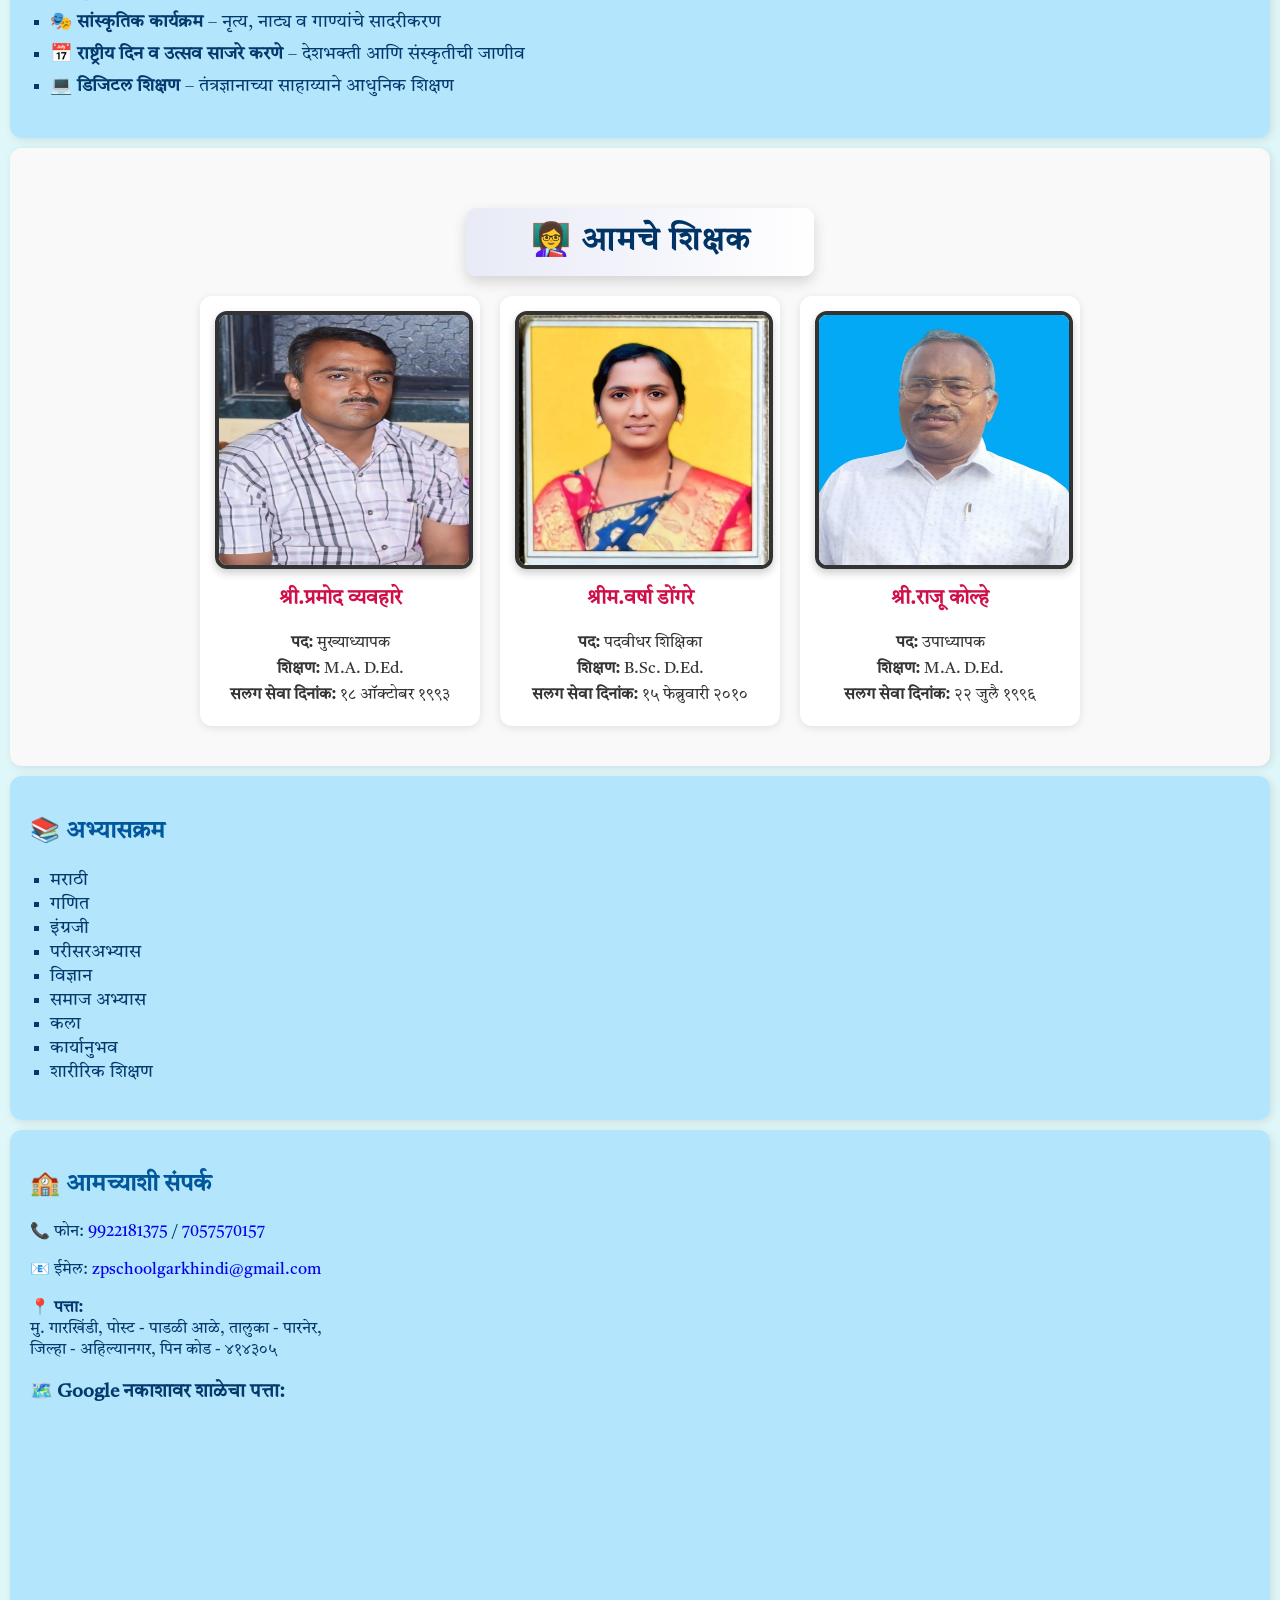
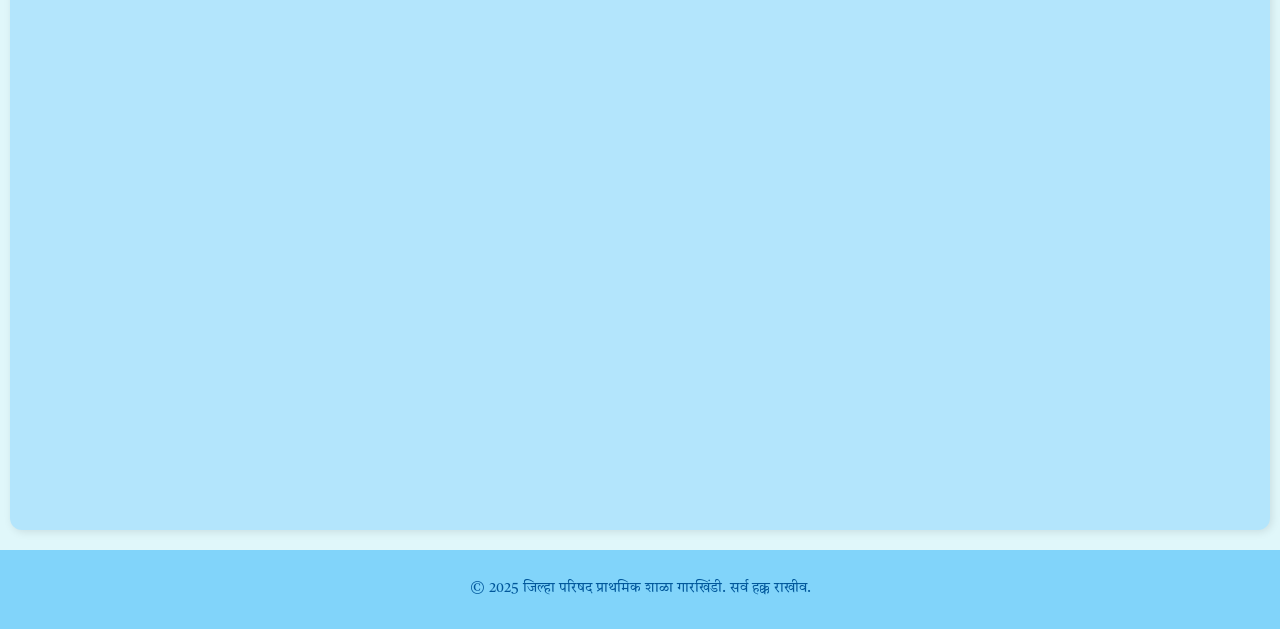
==== commit 49fb9c83: "changed photo" ====
--- a/public/index.html
+++ b/public/index.html
@@ -345,7 +345,7 @@
         <p><strong> सलग सेवा दिनांक:</strong> १५ फेब्रुवारी २०१० </p>
       </div>
       <div class="teacher-card">
-        <img src="./photos/kolhe_sir.jpg" alt="शिक्षक 1" loading="lazy">
+        <img src="./photos/raju_kolhe_photo.jpg" alt="शिक्षक 1" loading="lazy">
         <h3>श्री.राजू कोल्हे </h3>
         <p><strong>पद:</strong> उपाध्यापक </p>
         <p><strong>शिक्षण:</strong> M.A. D.Ed.</p>
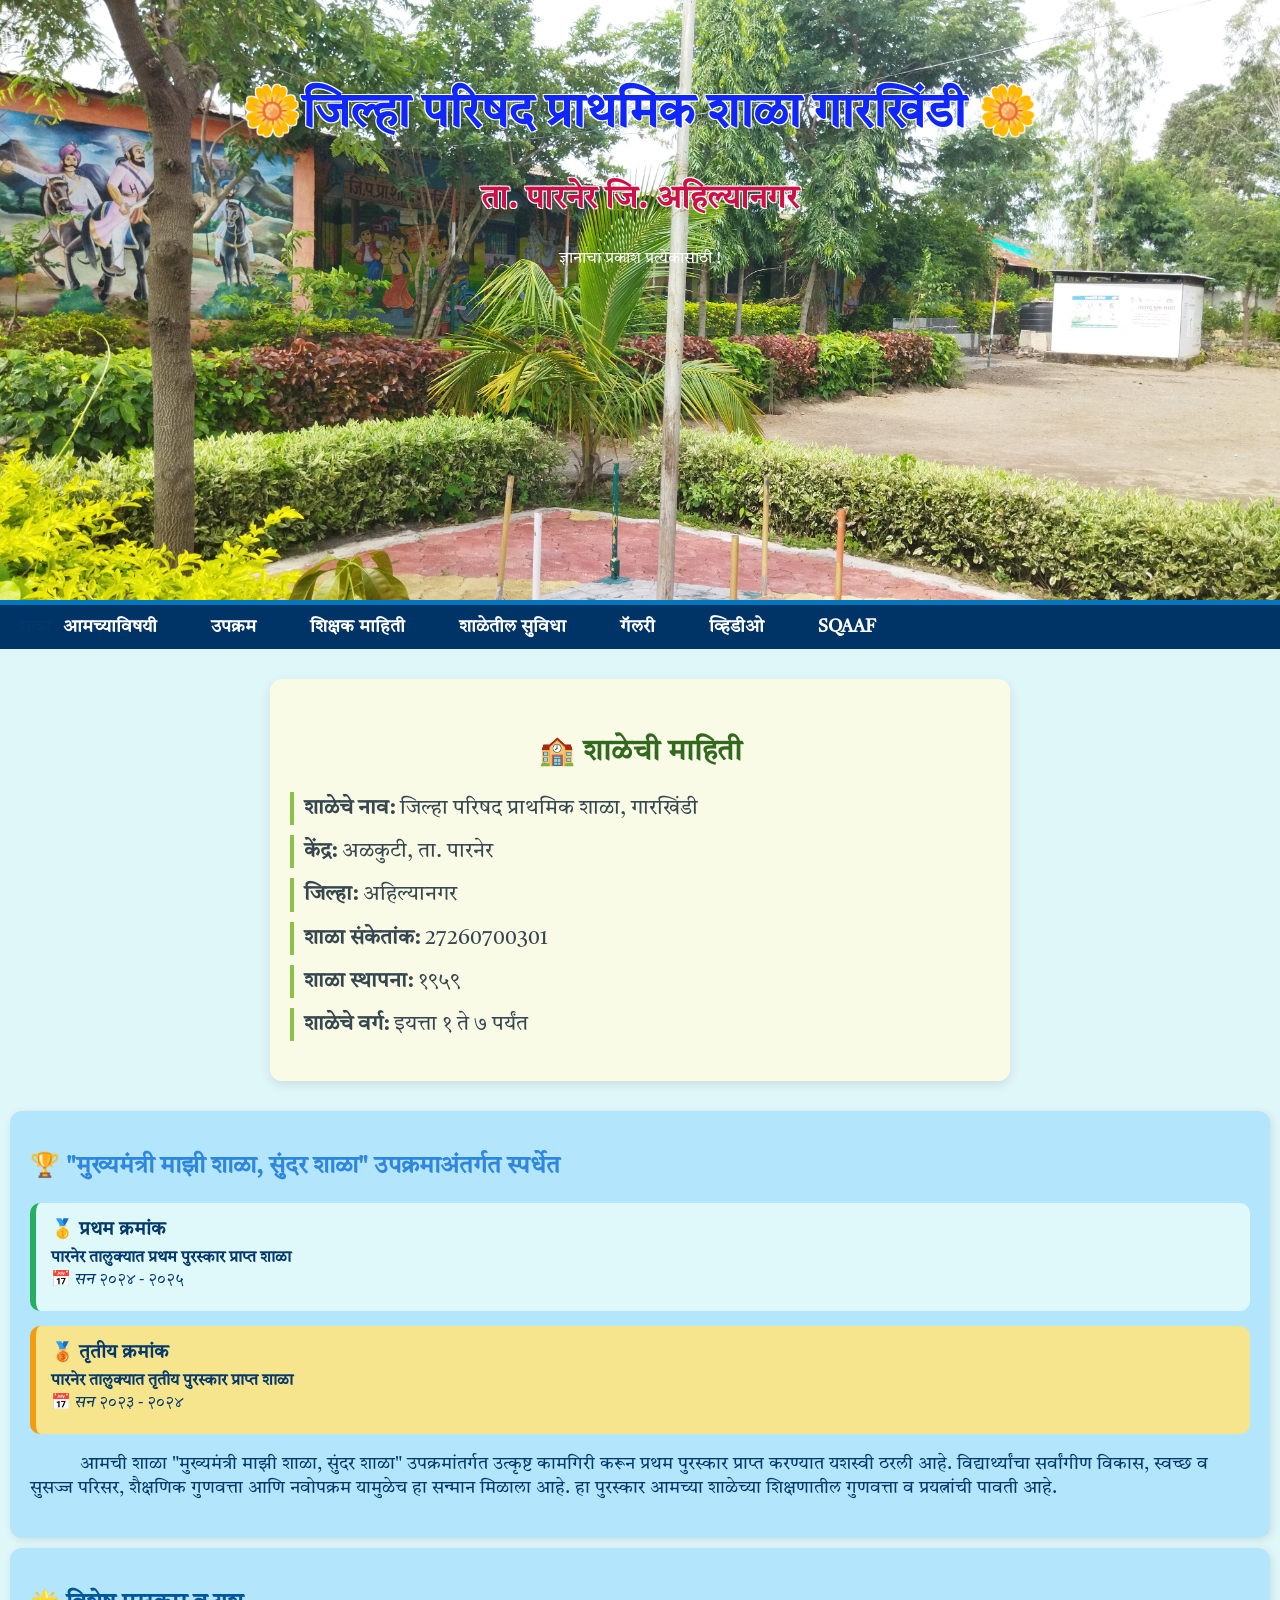
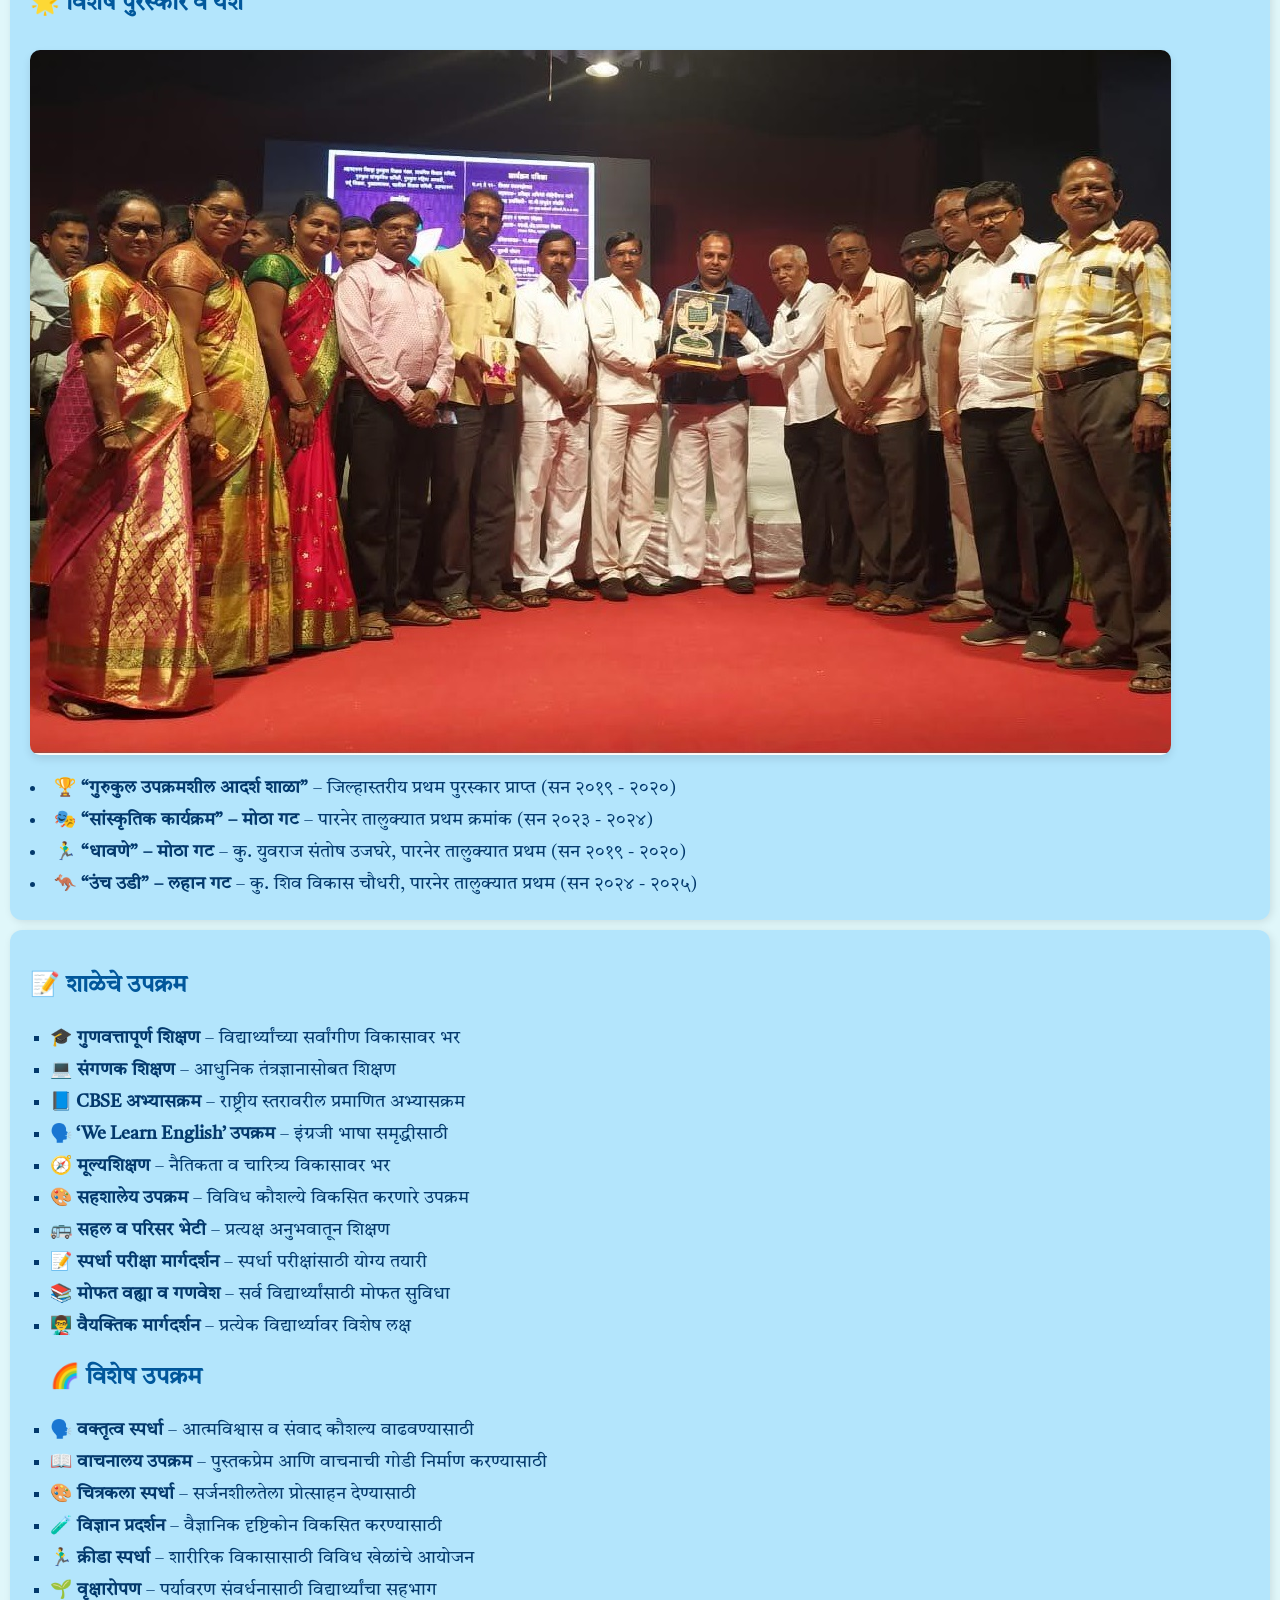
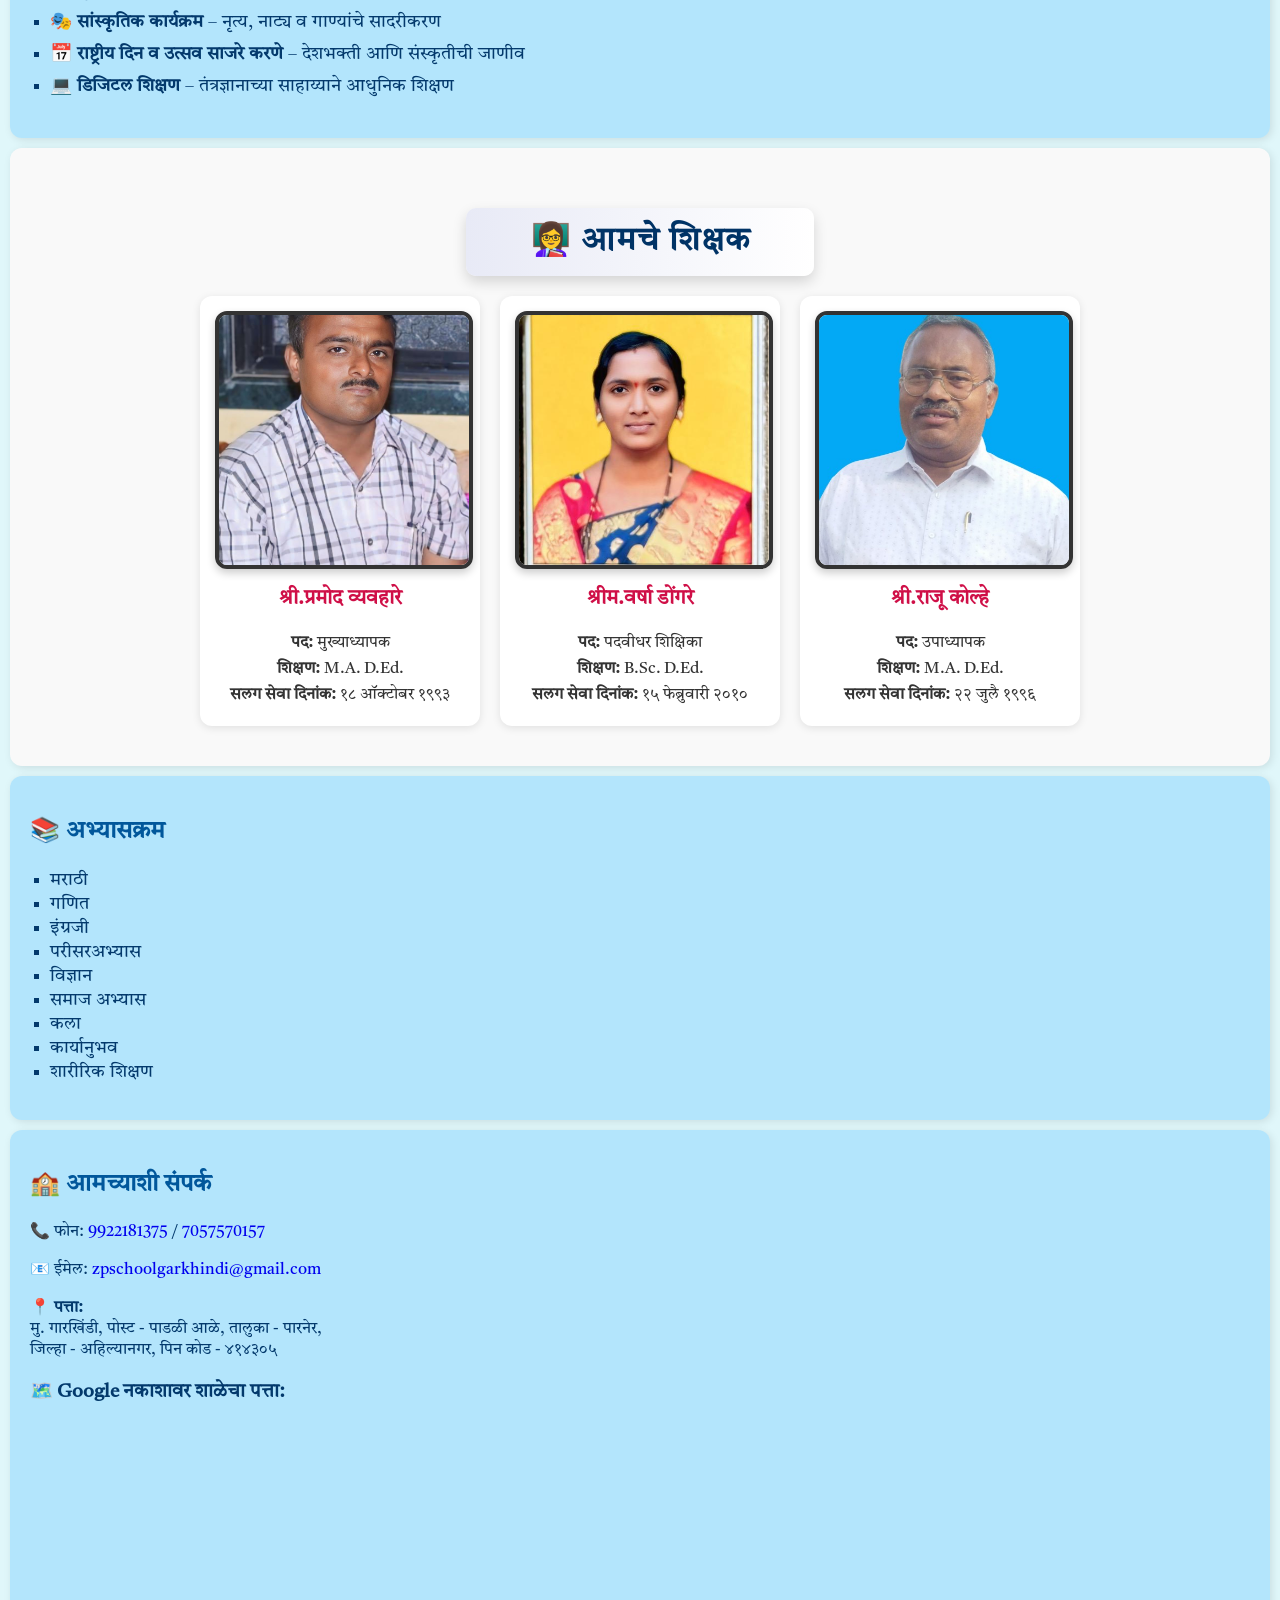
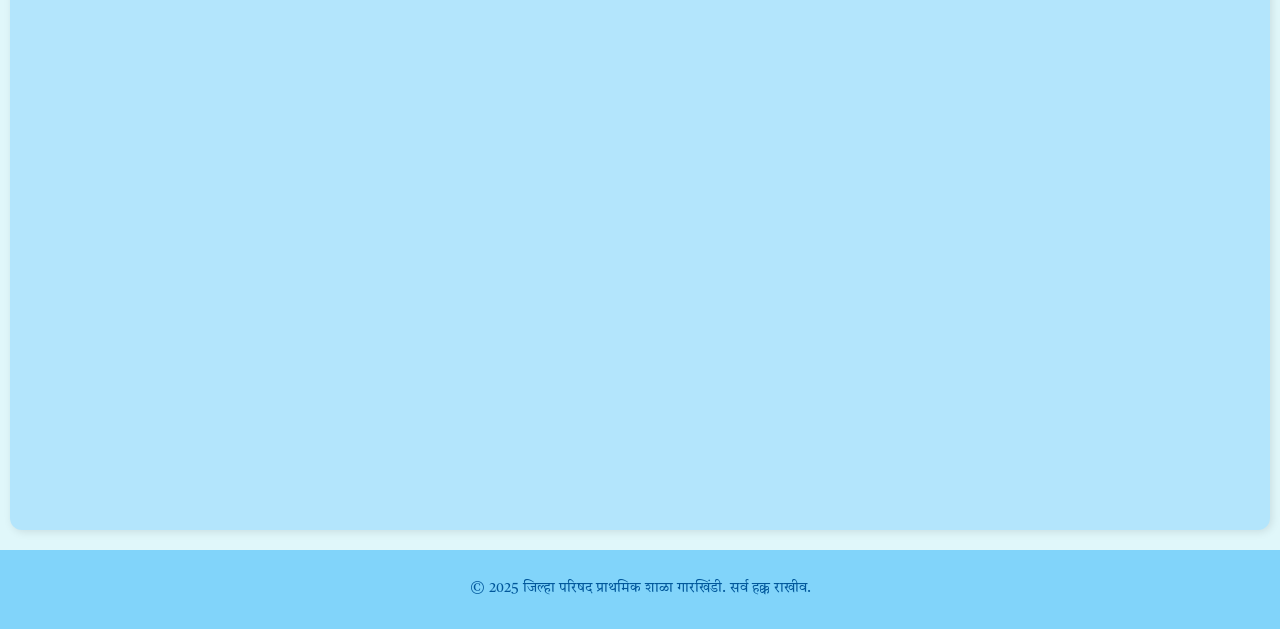
==== commit 5901e544: "css optimized" ====
--- a/public/index.html
+++ b/public/index.html
@@ -6,7 +6,6 @@
   <meta name="viewport" content="width=device-width, initial-scale=1.0" />
   <title>जिल्हा परिषद प्राथमिक शाळा गारखिंडी</title>
   <link rel="stylesheet" href="./style.css">
-  <link rel="shortcut icon" href="./public/logo.jpeg" type="image/x-icon">
   <link href="https://fonts.googleapis.com/css2?family=Tiro+Devanagari+Marathi&display=swap" rel="stylesheet">
   <link rel="shortcut icon" href="./logo.jpeg" type="image/x-icon">
   <style>
@@ -218,6 +217,15 @@
       }
     }
   </style>
+  <!-- Google tag (gtag.js) -->
+  <script async src="https://www.googletagmanager.com/gtag/js?id=G-7FJQ6R05P9"></script>
+  <script>
+    window.dataLayer = window.dataLayer || [];
+    function gtag() { dataLayer.push(arguments); }
+    gtag('js', new Date());
+
+    gtag('config', 'G-7FJQ6R05P9');
+  </script>
 </head>
 
 <body>
@@ -247,7 +255,7 @@
 
   <section class="school-info animate slide" id="school-info">
     <h2>🏫 शाळेची माहिती</h2>
-  
+
     <div class="info-box">
       <p><strong>शाळेचे नाव:</strong> जिल्हा परिषद प्राथमिक शाळा, गारखिंडी</p>
       <p><strong>केंद्र:</strong> अळकुटी, ता. पारनेर</p>
@@ -258,7 +266,7 @@
     </div>
   </section>
   <section id="smart-school-award" class="animate slide">
-    <h2>🏆 <span style="color: #2e86de;">"मुख्यमंत्री माझी शाळा, सुंदर शाळा" उपक्रमाअंतर्गत  स्पर्धेत</span></h2>
+    <h2>🏆 <span style="color: #2e86de;">"मुख्यमंत्री माझी शाळा, सुंदर शाळा" उपक्रमाअंतर्गत स्पर्धेत</span></h2>
 
     <div
       style="background-color: #dff9fb; border-left: 6px solid #27ae60; padding: 15px; margin-bottom: 15px; border-radius: 10px;">
@@ -288,7 +296,8 @@
   </section>
   <section class="about animate slide " id="about">
     <h2>🌟 विशेष पुरस्कार व यश</h2>
-    <img src="./photos/gurukul_puraskarrr.jpg" alt="विशेष पुरस्कार व यश" style="max-width: 100%; height: auto; border-radius: 10px; margin: 10px 0; box-shadow: 0 4px 8px rgba(0,0,0,0.1);">
+    <img src="./photos/gurukul_puraskarrr.jpg" alt="विशेष पुरस्कार व यश"
+      style="max-width: 100%; height: auto; border-radius: 10px; margin: 10px 0; box-shadow: 0 4px 8px rgba(0,0,0,0.1);">
 
     <li>🏆 <strong>“गुरुकुल उपक्रमशील आदर्श शाळा”</strong> – जिल्हास्तरीय प्रथम पुरस्कार प्राप्त (सन २०१९ - २०२०)</li>
     <li>🎭 <strong>“सांस्कृतिक कार्यक्रम” – मोठा गट</strong> – पारनेर तालुक्यात प्रथम क्रमांक (सन २०२३ - २०२४)</li>
@@ -386,35 +395,34 @@
 
   <section id="contact" class="contact animate slide">
     <h2>🏫 आमच्याशी संपर्क</h2>
-  
+
     <p>📞 फोन:
       <a href="tel:+919922181375">9922181375</a> /
       <a href="tel:+917057570157">7057570157</a>
     </p>
-  
+
     <p>📧 ईमेल:
       <a href="mailto:zpschoolgarkhindi@gmail.com">zpschoolgarkhindi@gmail.com</a>
     </p>
-  
+
     <p><strong>📍 पत्ता:</strong><br>
       मु. गारखिंडी, पोस्ट - पाडळी आळे, तालुका - पारनेर,<br>
       जिल्हा - अहिल्यानगर, पिन कोड - ४१४३०५
     </p>
-  
+
     <h3>🗺️ Google नकाशावर शाळेचा पत्ता:</h3>
-  
+
     <!-- Responsive Map Container -->
-    <div style="position: relative; padding-bottom: 56.25%; height: 0; overflow: hidden; max-width: 100%; border-radius: 10px; margin-top: 10px;">
+    <div
+      style="position: relative; padding-bottom: 56.25%; height: 0; overflow: hidden; max-width: 100%; border-radius: 10px; margin-top: 10px;">
       <iframe
         src="https://www.google.com/maps/embed?pb=!1m18!1m12!1m3!1d3770.192331691681!2d74.2442137!3d19.0992166!2m3!1f0!2f0!3f0!3m2!1i1024!2i768!4f13.1!3m3!1m2!1s0x3bdcd9b27de6ea5b%3A0xce4e237af56b3a4f!2sZ.P.%20Primary%20School%20Garkhindi!5e0!3m2!1sen!2sin!4v1744640899141!5m2!1sen!2sin"
-        style="position: absolute; top: 0; left: 0; width: 100%; height: 100%; border:0;" 
-        allowfullscreen="" 
-        loading="lazy"
-        referrerpolicy="no-referrer-when-downgrade">
+        style="position: absolute; top: 0; left: 0; width: 100%; height: 100%; border:0;" allowfullscreen=""
+        loading="lazy" referrerpolicy="no-referrer-when-downgrade">
       </iframe>
     </div>
   </section>
-  
+
 
 
 
--- a/public/style.css
+++ b/public/style.css
@@ -1,44 +1,39 @@
+/* ======== General Styles ======== */
 body {
-  font-family: 'Baloo 2', sans-serif;
-  background-color: #fefbd8;
+  font-family: "Comic Sans MS", cursive;
+  background-color: #e0f7fa; /* हलका निळा */
   margin: 0;
   padding: 0;
-  color: #333;
-}
-
-#about,#info, #teachers, .subjects, .subjects{
-  font-family: 'Tiro Devanagari Marathi', serif;
-  li{
-
-    font-size: 18px;
-  }
-}
-a{
+  color: #03396c;
+}
+
+a {
   text-decoration: none;
 }
 
-
+/* ======== Header Section ======== */
 header {
   background: url('./school.jpg');
+  background-color: #0288d1; /* गडद निळा */
   height: 60vh;
   background-size: cover;
-  background-color: #ffb347;
   color: #fff;
   text-align: center;
   padding: 30px;
-  border-bottom: 5px solid #ffa07a;
-}
-
+  border-bottom: 5px solid #0277bd;
+}
+
+/* ======== Section Styling ======== */
 section {
   padding: 20px;
   margin: 10px;
-  background-color: #fff8dc;
+  background-color: #b3e5fc; /* मध्यम निळा */
   border-radius: 12px;
   box-shadow: 2px 2px 8px rgba(0, 0, 0, 0.1);
 }
 
 h2 {
-  color: #f97316;
+  color: #01579b; /* heading साठी गडद निळा */
 }
 
 ul {
@@ -46,52 +41,11 @@
   padding-left: 20px;
 }
 
-footer {
-  text-align: center;
-  background-color: #ffcc5c;
-  padding: 15px;
-  margin-top: 20px;
-  color: #333;
-  font-size: 0.9em;
-}
-
-body {
-  font-family: "Comic Sans MS", cursive;
-  background-color: #e0f7fa;
-  /* हलका निळा */
-  margin: 0;
-  padding: 0;
-  color: #03396c;
-}
-
-header {
-  background-color: #0288d1;
-  /* गडद निळा */
-  color: #fff;
-  text-align: center;
-  padding: 30px;
-  border-bottom: 5px solid #0277bd;
-}
-
-section {
-  padding: 20px;
-  margin: 10px;
-  background-color: #b3e5fc;
-  /* मध्यम निळा */
-  border-radius: 12px;
-  box-shadow: 2px 2px 8px rgba(0, 0, 0, 0.1);
-}
-
-h2 {
-  color: #01579b;
-  /* heading साठी गडद निळा */
-}
-
-ul {
-  list-style: square;
-  padding-left: 20px;
-}
-
+li {
+  font-size: 18px;
+}
+
+/* ======== Footer ======== */
 footer {
   text-align: center;
   background-color: #81d4fa;
@@ -101,6 +55,19 @@
   font-size: 0.9em;
 }
 
+/* ======== Marathi Font Sections ======== */
+#about, #info, #teachers, .subjects {
+  font-family: 'Tiro Devanagari Marathi', serif;
+}
+
+/* ======== Line Height for Lists ======== */
+#facilities, #info, #about {
+  ul, li {
+    line-height: 2rem;
+  }
+}
+
+/* ======== Contact Form Styling ======== */
 .contact-form {
   display: flex;
   flex-direction: column;
@@ -138,16 +105,23 @@
   background-color: #0277bd;
 }
 
+/* ======== School Info Section ======== */
 .school-info {
-  background-color: #bbdefb;
-  padding: 20px;
-  margin: 10px;
-  border-radius: 12px;
-  box-shadow: 2px 2px 6px rgba(0, 0, 0, 0.1);
+  font-family: 'Tiro Devanagari Marathi', serif;
+  background-color: #f9fbe7;
+  padding: 30px 20px;
+  border-radius: 12px;
+  margin: 30px auto;
+  max-width: 700px;
+  box-shadow: 0 4px 12px rgba(0, 0, 0, 0.1);
   color: #0d47a1;
-  max-width: 600px;
-  margin-left: auto;
-  margin-right: auto;
+}
+
+.school-info h2 {
+  text-align: center;
+  color: #33691e;
+  margin-bottom: 20px;
+  font-size: 1.8rem;
 }
 
 .school-info a {
@@ -155,22 +129,16 @@
   text-decoration: underline;
 }
 
-/* ===== Animations ===== */
-.animate {
-  opacity: 0;
-  transform: translateY(20px);
-  animation: fadeInUp 1s ease-out forwards;
-}
-
-.animate.slide {
-  animation: slideInLeft 1s ease-out forwards;
-}
-
-.animate.fade {
-  animation: fadeInUp 1s ease-out forwards;
-}
-
-
+.info-box p {
+  font-size: 1.3rem;
+  color: #37474f;
+  margin: 10px 0;
+  line-height: 1.6;
+  padding-left: 10px;
+  border-left: 4px solid #8bc34a;
+}
+
+/* ======== Teachers Section ======== */
 .teachers-info {
   padding: 40px 20px;
   background-color: #f9f9f9;
@@ -207,23 +175,11 @@
 .teacher-card img {
   width: 100%;
   height: 250px;
-  object-fit: fit;
+  object-fit: cover;
   border-radius: 12px;
   border: 4px solid #333;
   box-shadow: 0 4px 8px rgba(0, 0, 0, 0.2);
-  /* subtle shadow */
-}
-
-.all-teacher{
-  img{
-    width: 100%;
-    height: auto;
-    border-radius:12px ;
-
-  }
-}
-
-
+}
 
 .teacher-card h3 {
   margin-top: 10px;
@@ -236,40 +192,15 @@
   color: #333;
 }
 
-.video-section {
-  padding: 2rem 1rem;
-  text-align: center;
-  background-color: #f9f9f9;
-  margin-bottom: 1.5rem;
-  border-radius: 12px;
-  box-shadow: 0 2px 8px rgba(0, 0, 0, 0.1);
-}
-
-.video-section h2 {
-  font-size: 1.5rem;
-  margin-bottom: 1rem;
-  color: #333;
-}
-
-.video-container {
-  display: flex;
-  justify-content: center;
-  align-items: center;
-  flex-wrap: wrap;
-}
-
-.video-container iframe {
+.all-teacher {
+  text-align: center;
+  padding: 20px;
+}
+
+.all-teacher img {
   width: 100%;
-  max-width: 800px;
-  height: 30rem;
-  border-radius: 10px;
-  border: none;
-}
-
-#facilities,#info,#about,#about{
-  ul,li{
-    line-height: 2rem;
-  }
+  height: auto;
+  border-radius: 12px;
 }
 
 .teachers-heading {
@@ -287,15 +218,45 @@
   animation: fadeInDown 0.8s ease-out;
 }
 
-.font-normal{
+/* ======== Font Utility ======== */
+.font-normal {
   font-size: 1rem;
 }
 
-.all-teacher {
-  text-align: center;
-  padding: 20px;
-}
-
+/* ======== Video Section ======== */
+.video-section {
+  padding: 2rem 1rem;
+  text-align: center;
+  background-color: #f9f9f9;
+  margin-bottom: 1.5rem;
+  border-radius: 12px;
+  box-shadow: 0 2px 8px rgba(0, 0, 0, 0.1);
+}
+
+.video-section h2 {
+  font-size: 1.5rem;
+  margin-bottom: 1rem;
+  color: #333;
+}
+
+.video-container {
+  display: flex;
+  justify-content: center;
+  align-items: center;
+  flex-wrap: wrap;
+}
+
+.video-container iframe,
+.video-section iframe {
+  width: 80%;
+  height: 400px;
+  border-radius: 12px;
+  border: none;
+  max-width: 100%;
+  transition: all 0.3s ease;
+}
+
+/* ======== Image Styling ======== */
 .responsive-img {
   max-width: 100%;
   height: auto;
@@ -308,34 +269,39 @@
   transform: scale(1.03);
 }
 
-
-
-/* shalecvhi mahiti */
-
-.school-info {
-  font-family: 'Tiro Devanagari Marathi', serif;
-  padding: 30px 20px;
-  background-color: #f9fbe7;
-  border-radius: 12px;
-  margin: 30px auto;
-  max-width: 700px;
-  box-shadow: 0 4px 12px rgba(0, 0, 0, 0.1);
-}
-
-.school-info h2 {
-  text-align: center;
-  color: #33691e;
-  margin-bottom: 20px;
-  font-size: 1.8rem;
-}
-
-.info-box p {
-  font-size: 1.3rem;
-  color: #37474f;
-  margin: 10px 0;
-  line-height: 1.6;
-  padding-left: 10px;
-  border-left: 4px solid #8bc34a;
+/* ======== Animations ======== */
+.animate {
+  opacity: 0;
+  transform: translateY(20px);
+  animation: fadeInUp 1s ease-out forwards;
+}
+
+.animate.slide {
+  animation: slideInLeft 1s ease-out forwards;
+}
+
+.animate.fade {
+  animation: fadeInUp 1s ease-out forwards;
+}
+
+/* ======== Keyframes ======== */
+@keyframes fadeInUp {
+  to {
+    opacity: 1;
+    transform: translateY(0);
+  }
+}
+
+@keyframes slideInLeft {
+  from {
+    opacity: 0;
+    transform: translateX(-50px);
+  }
+
+  to {
+    opacity: 1;
+    transform: translateX(0);
+  }
 }
 
 @keyframes fadeInDown {
@@ -343,37 +309,20 @@
     opacity: 0;
     transform: translateY(-20px);
   }
+
   to {
     opacity: 1;
     transform: translateY(0);
   }
 }
 
-/* Responsive for smaller screens */
+/* ======== Responsive Design ======== */
+
+
 @media (max-width: 768px) {
-  .video-container iframe {
+  .video-container iframe,
+  .video-section iframe {
     width: 100%;
     height: 250px;
   }
-}
-
-
-/* Keyframes */
-@keyframes fadeInUp {
-  to {
-    opacity: 1;
-    transform: translateY(0);
-  }
-}
-
-@keyframes slideInLeft {
-  from {
-    opacity: 0;
-    transform: translateX(-50px);
-  }
-
-  to {
-    opacity: 1;
-    transform: translateX(0);
-  }
 }
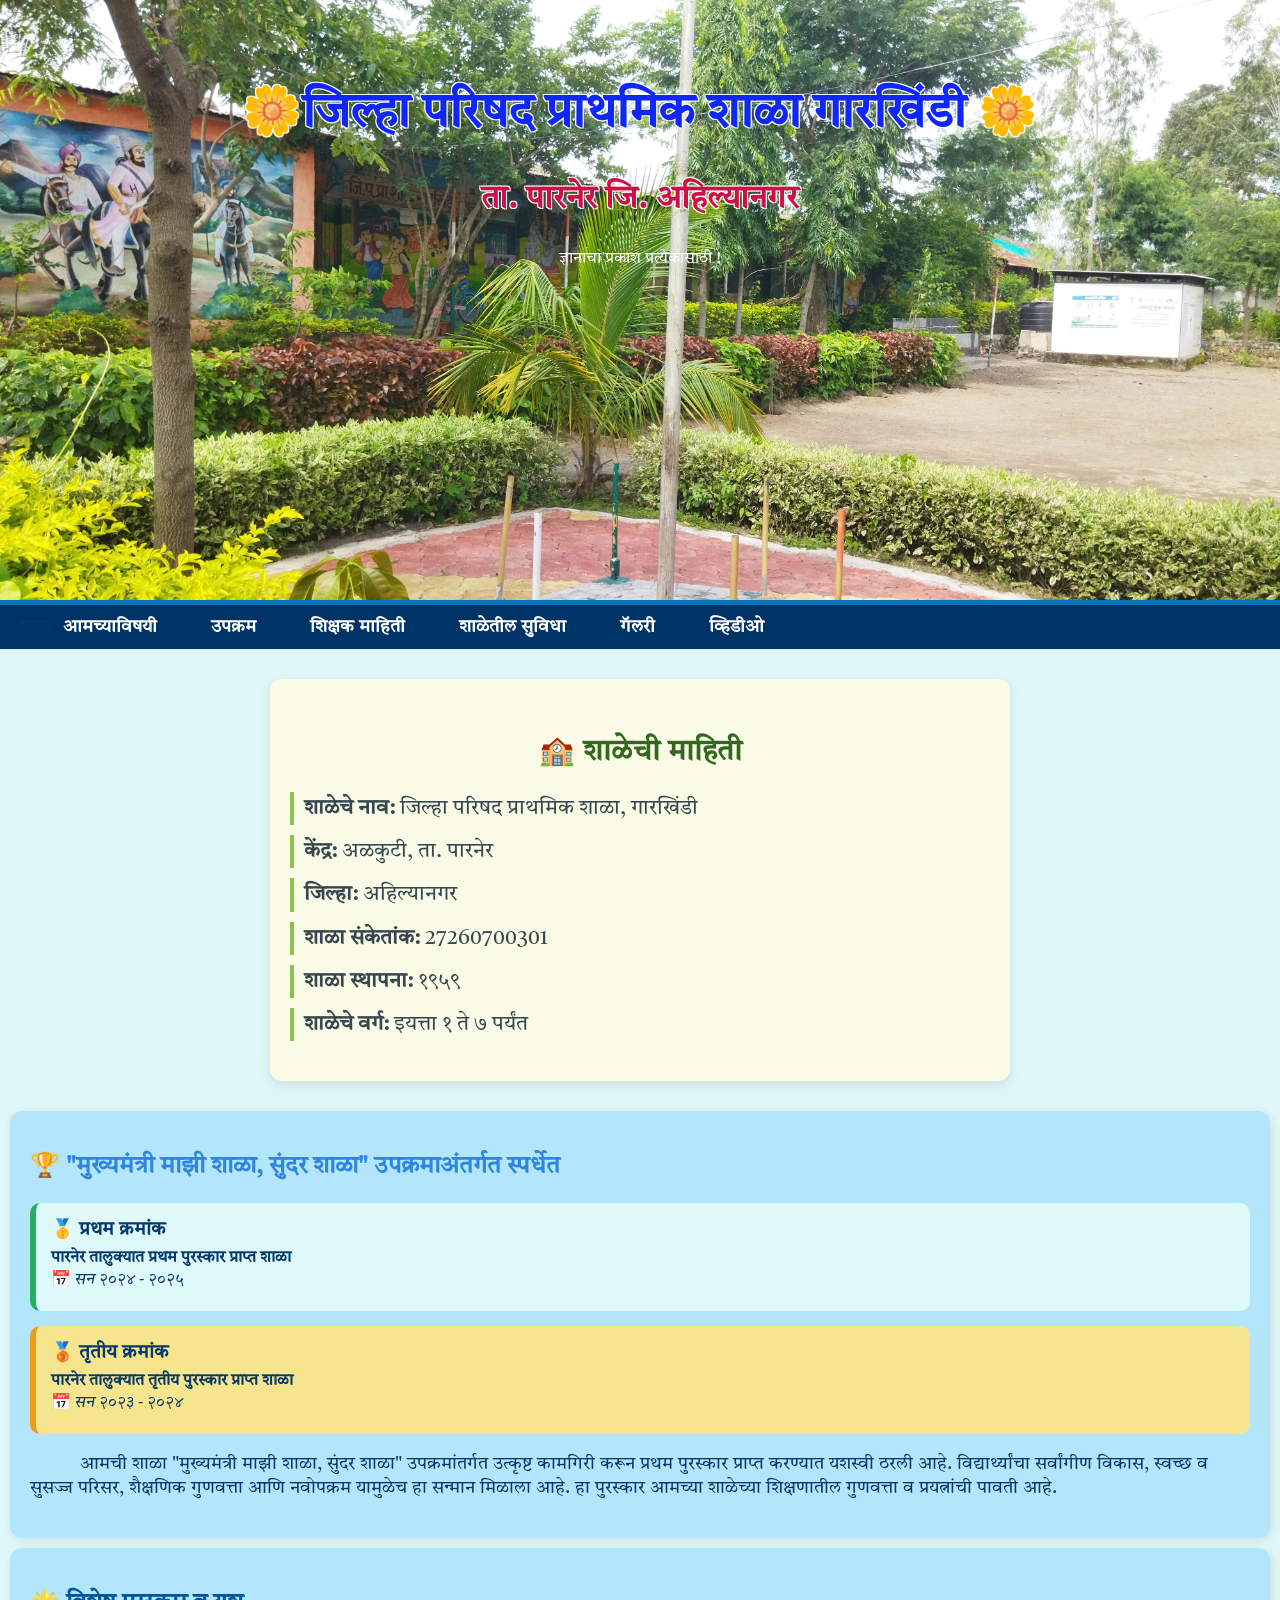
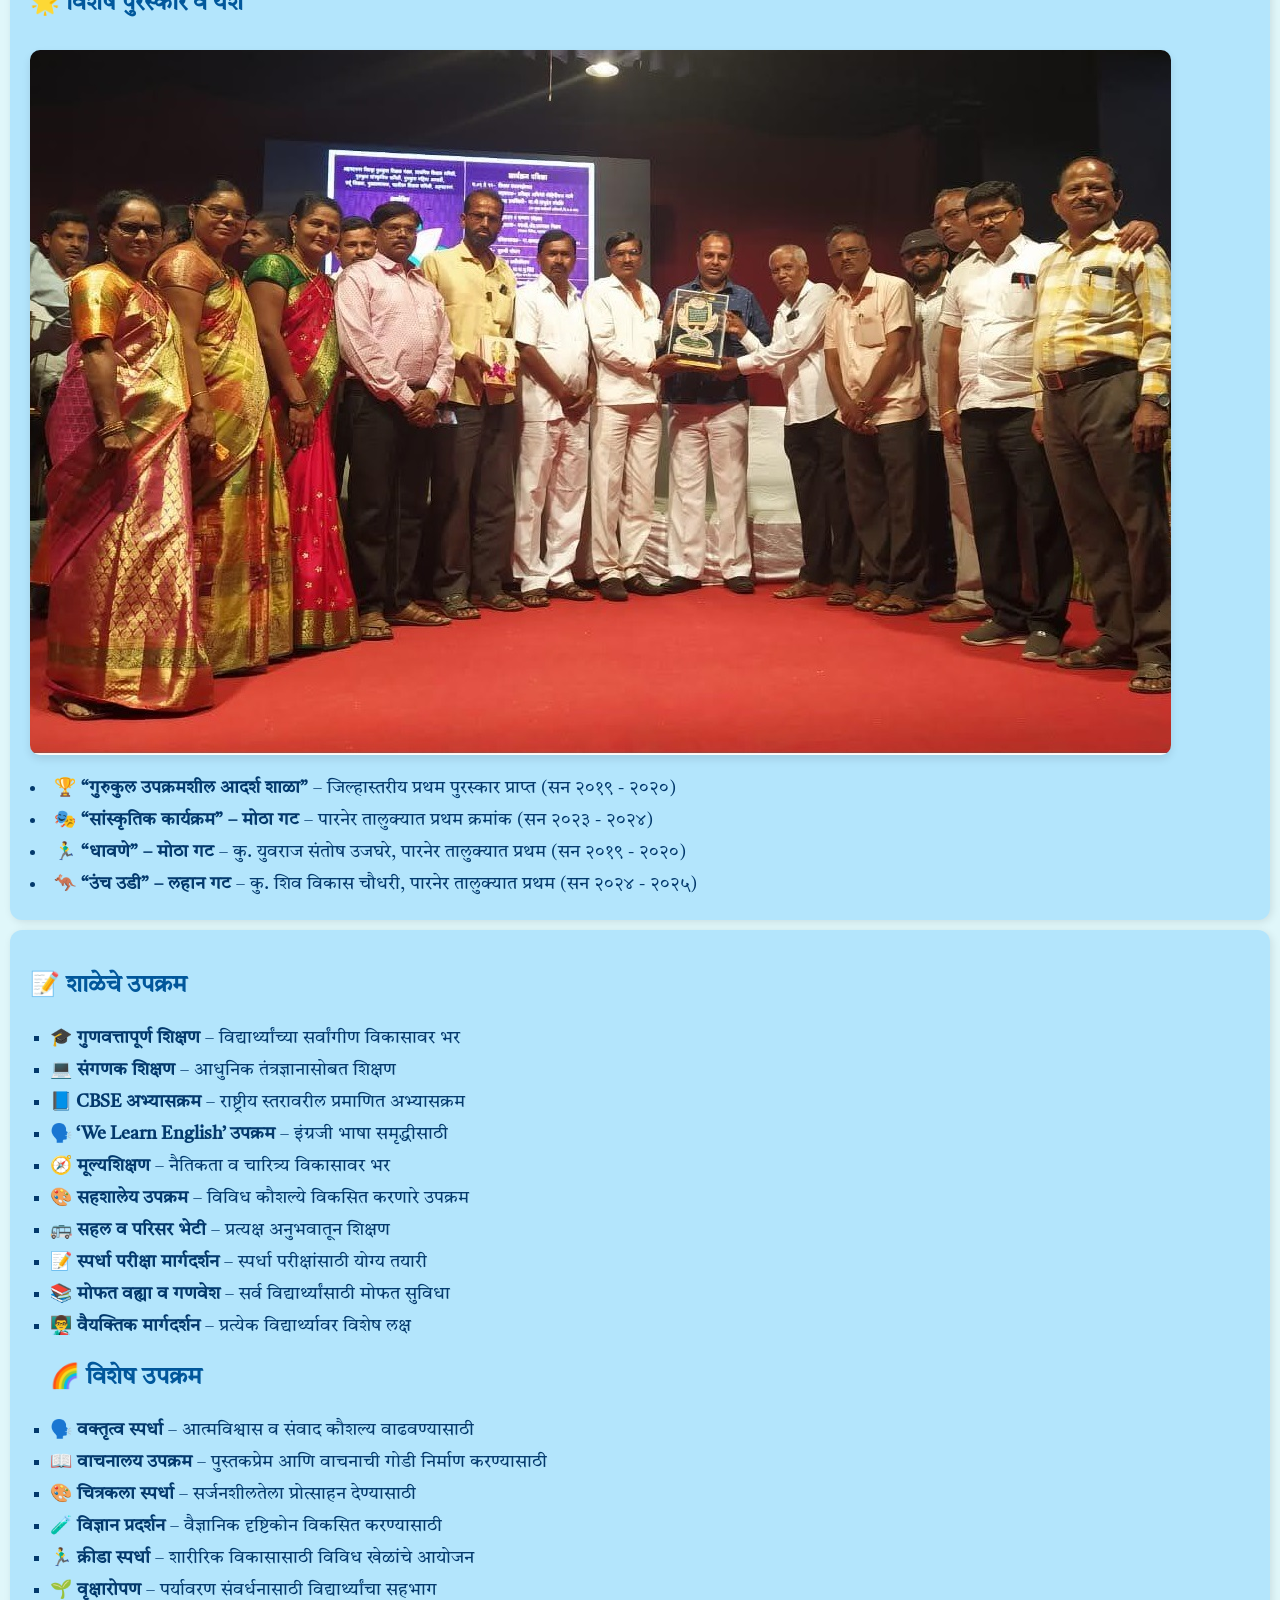
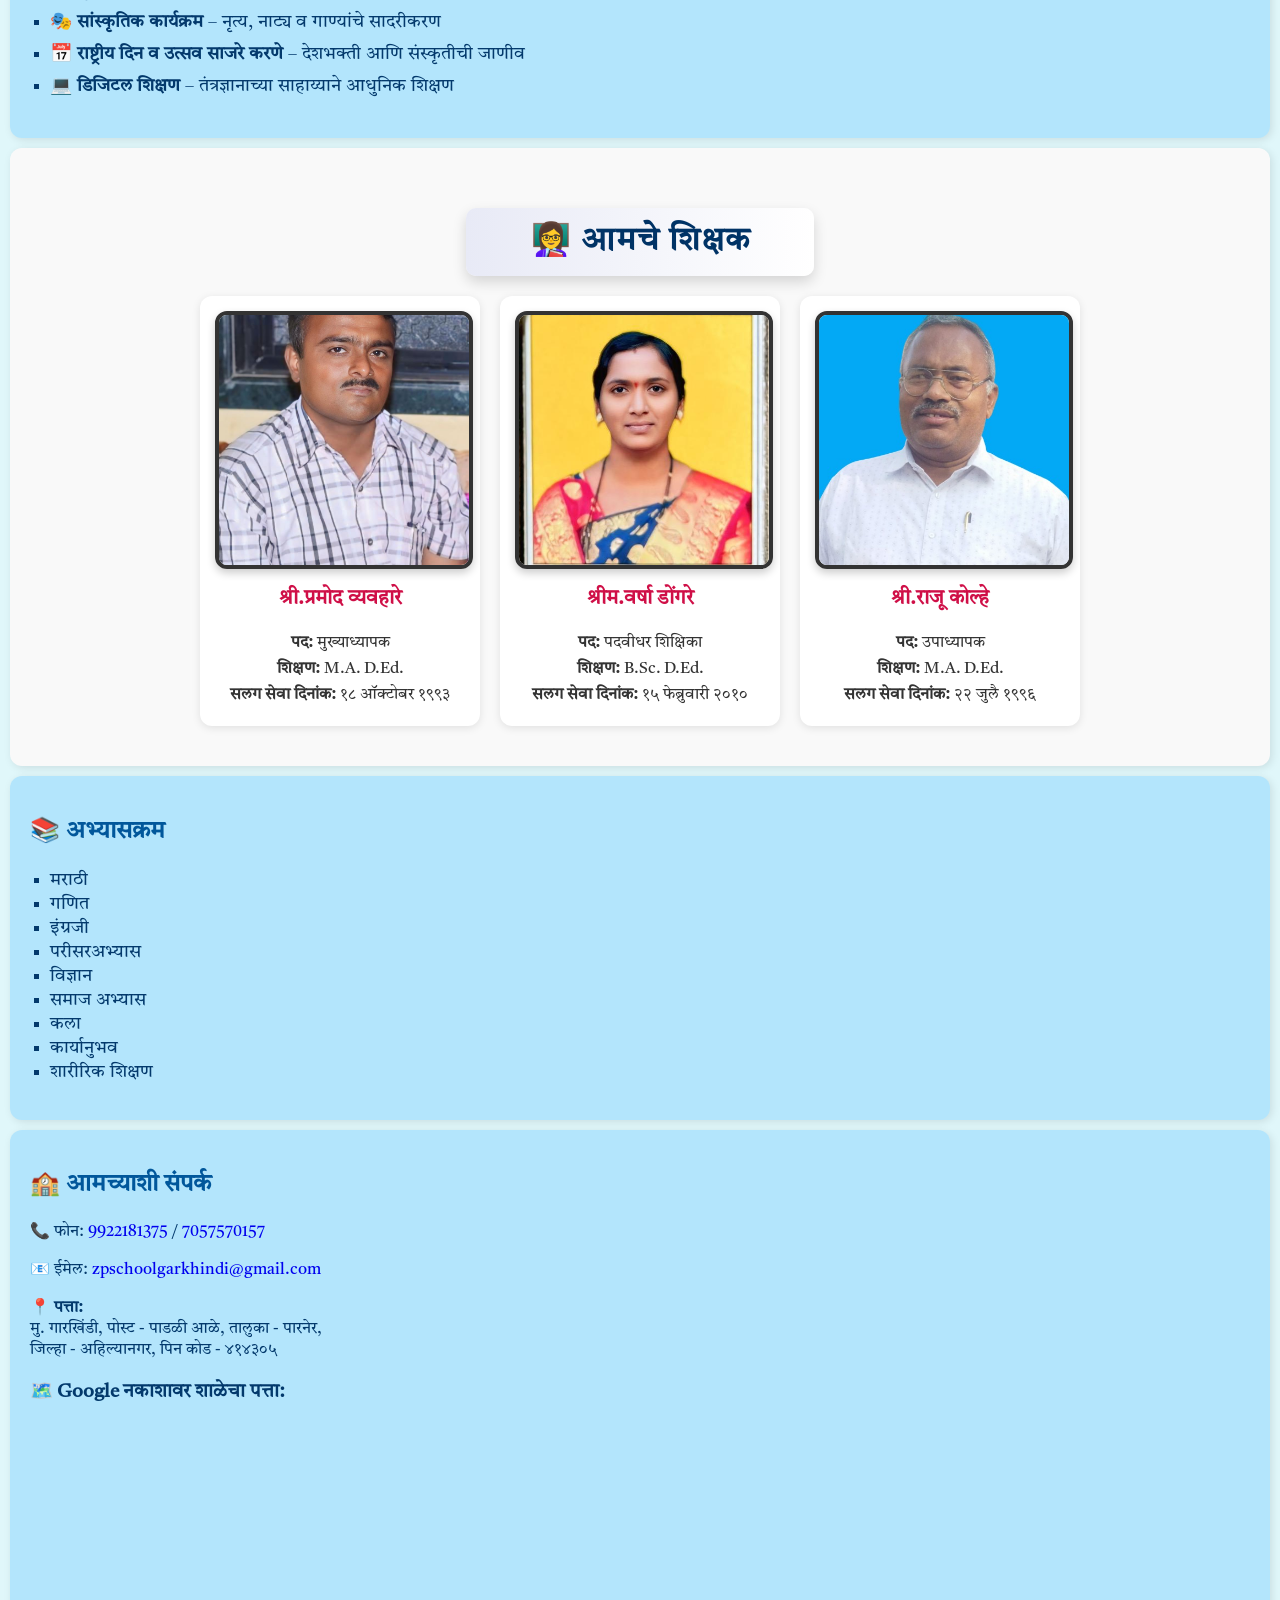
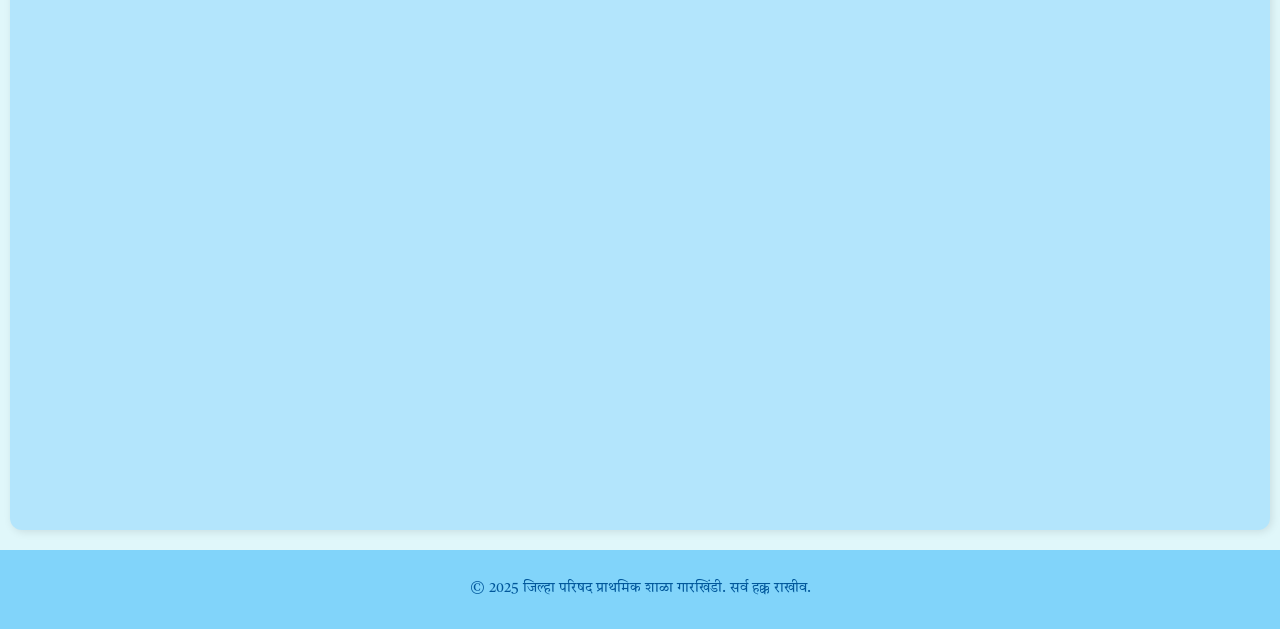
==== commit d319f8d4: "SQAAF Removed" ====
--- a/public/index.html
+++ b/public/index.html
@@ -247,8 +247,7 @@
         <li><a href="./services.html">शाळेतील सुविधा</a></li>
         <li><a href="./galary.html">गॅलरी</a></li>
         <li><a href="./videos.html">व्हिडीओ</a></li>
-        <li><a href="https://drive.google.com/drive/folders/157r3YJYrswez9Ohomsczerx8Fos-H0oO?usp=sharing"
-            target="_blank">SQAAF</a></li>
+       
       </ul>
     </div>
   </nav>
